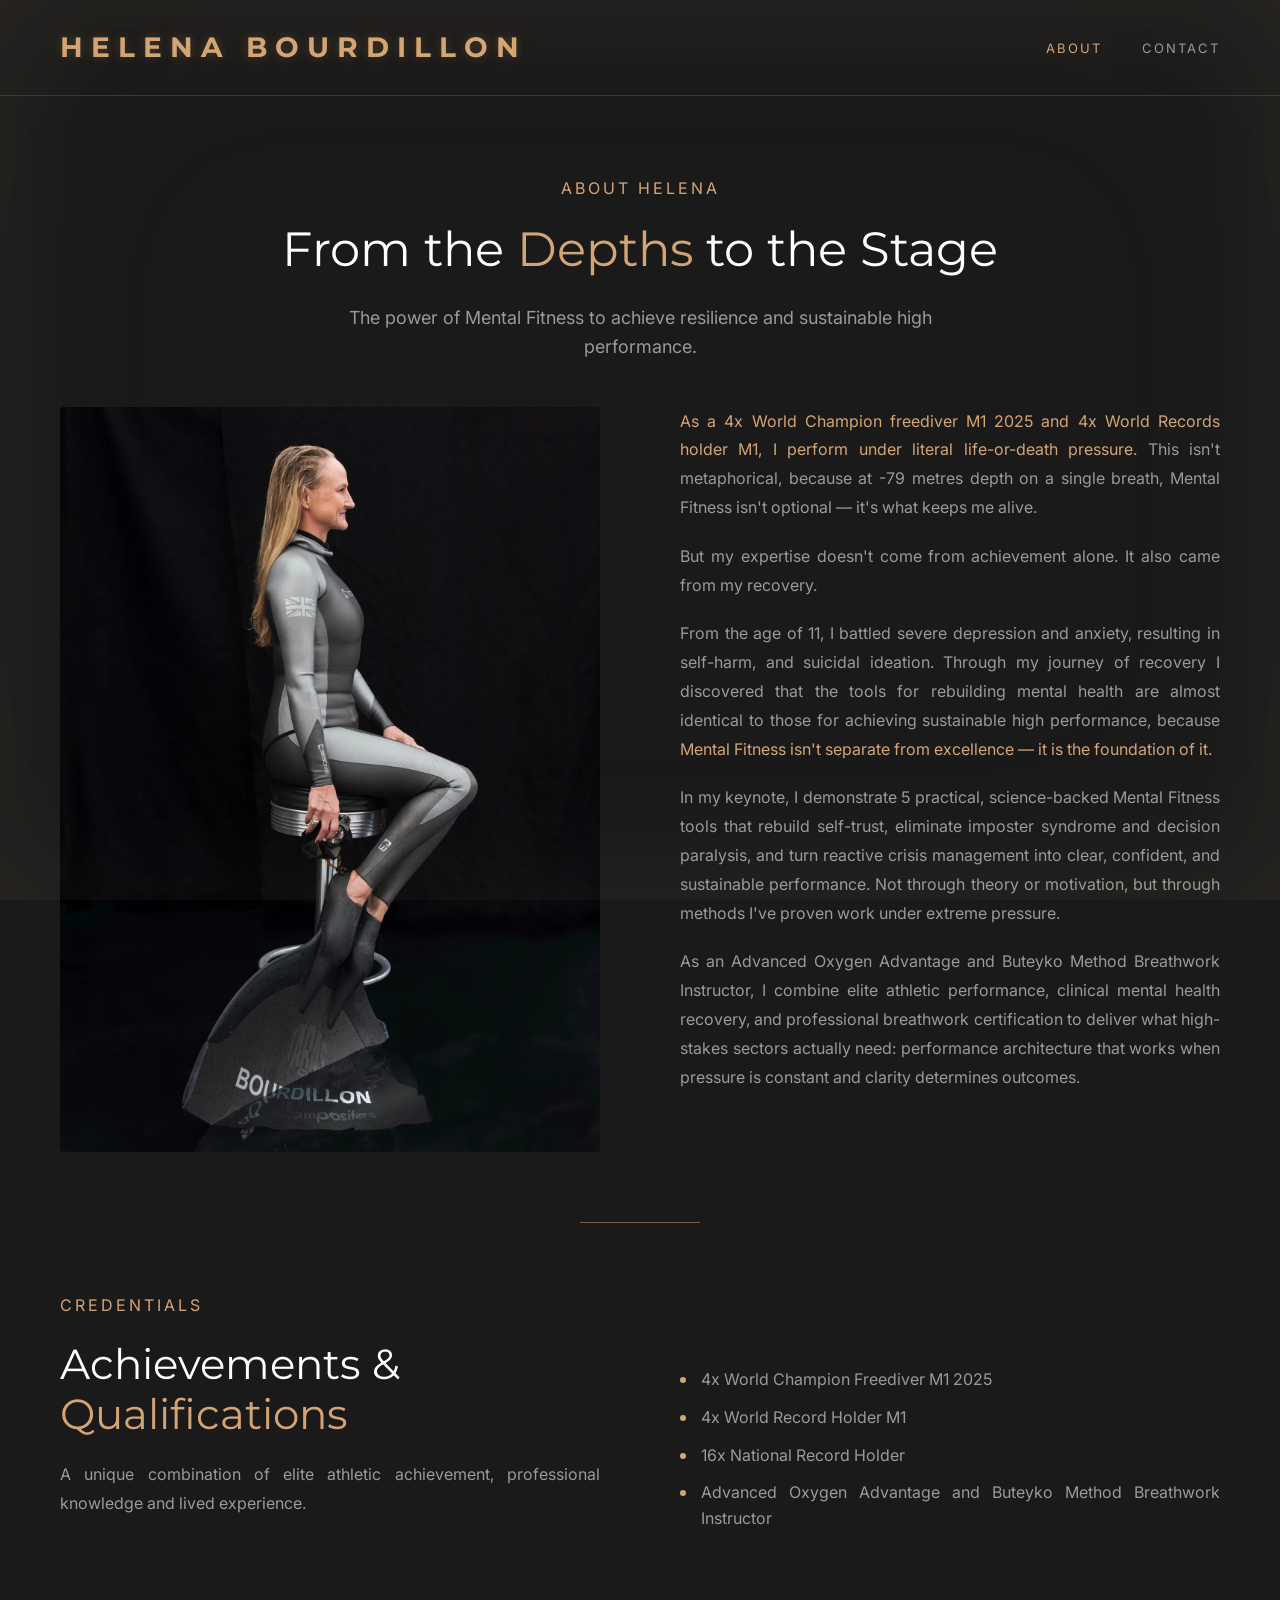
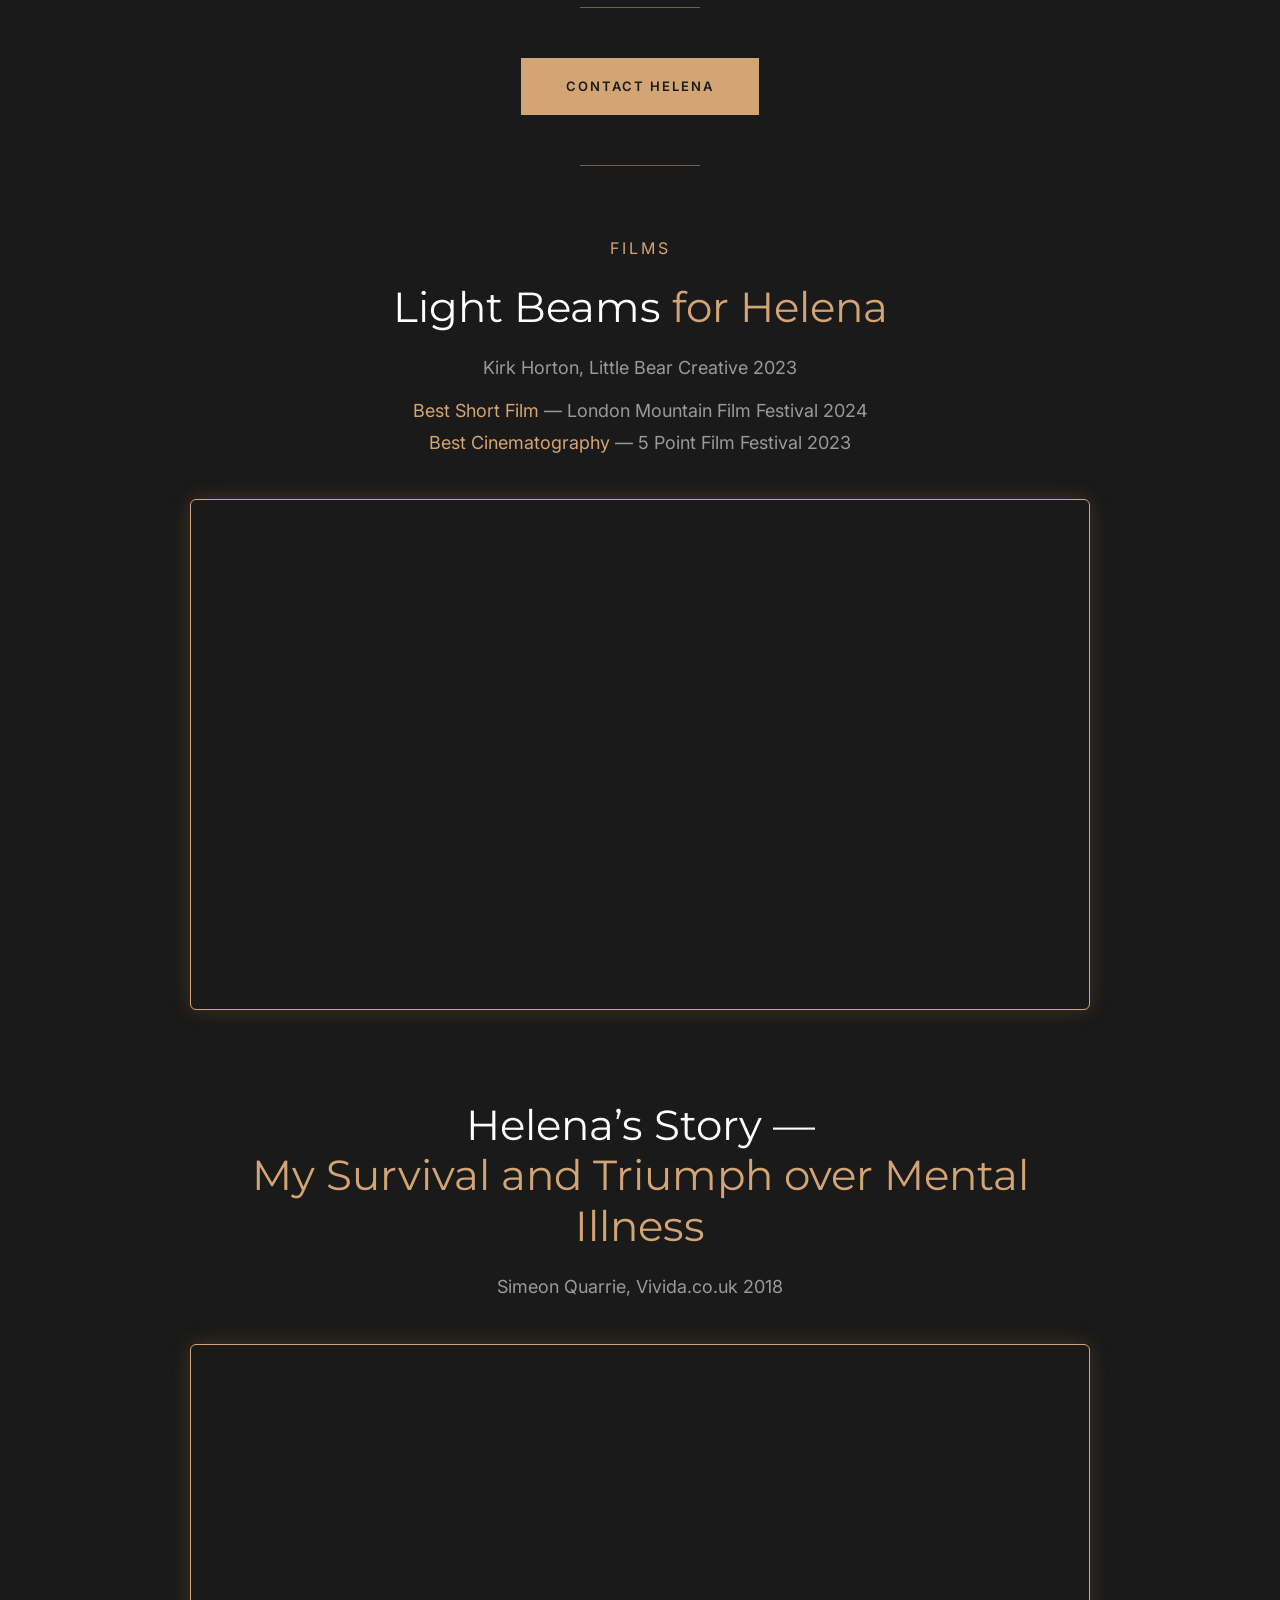
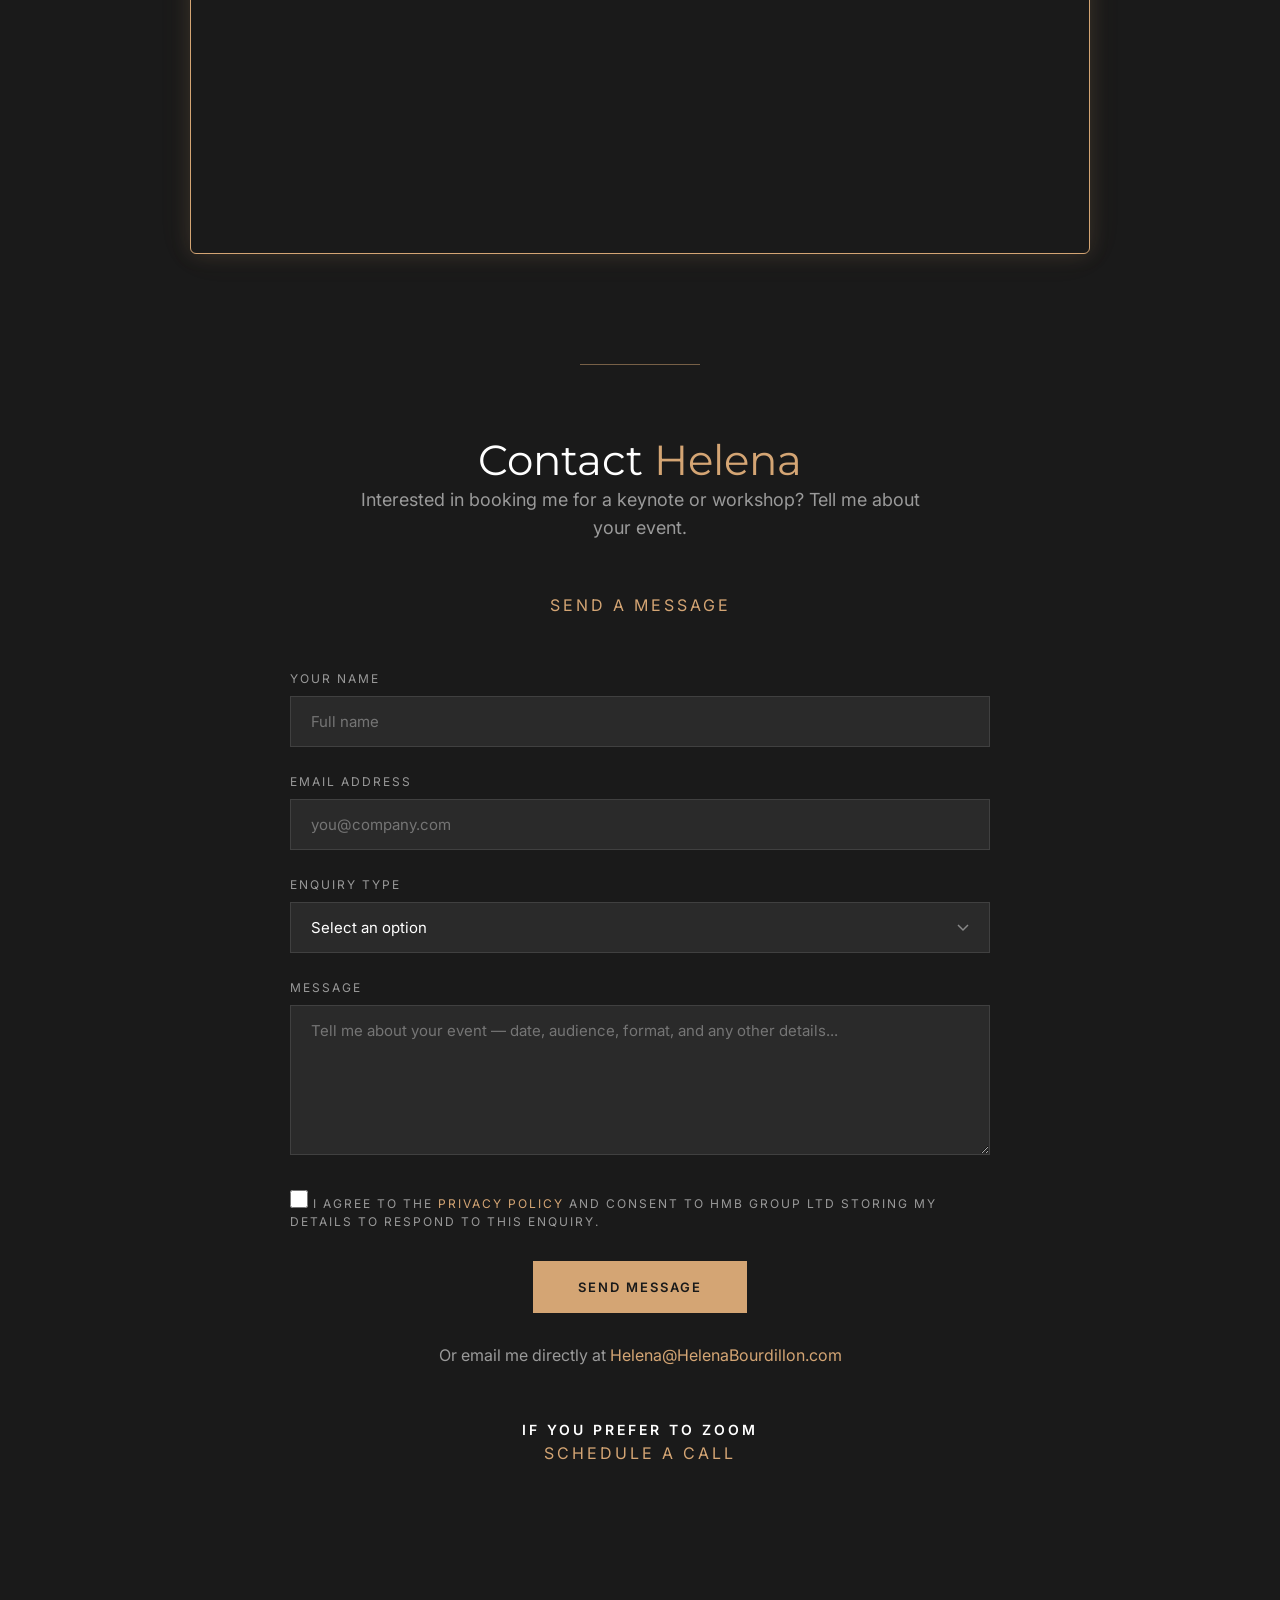
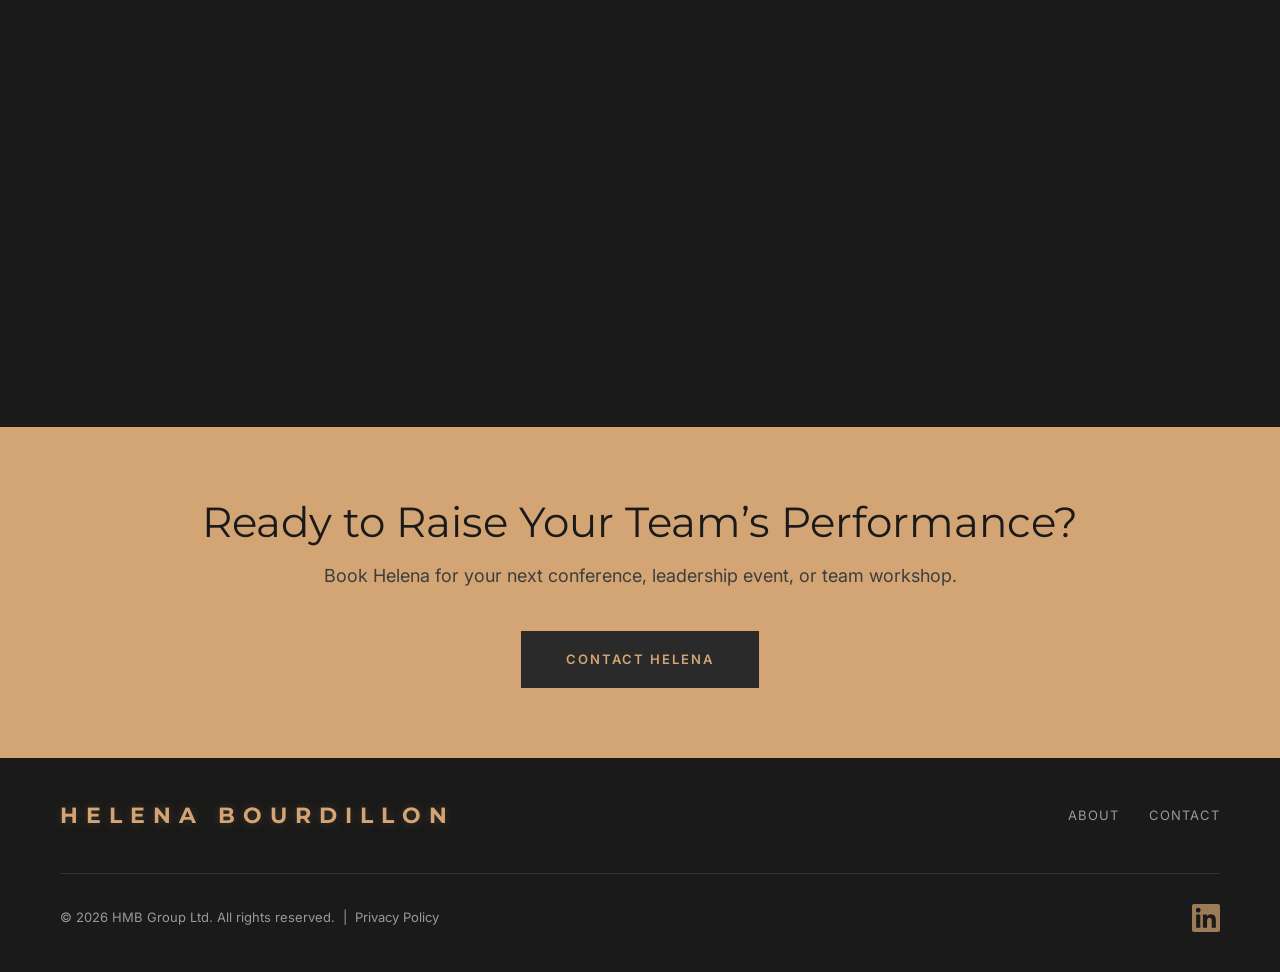
==== about.html @ e733b7a4 "Consolidate site to two pages with updated hero copy and contact sections - Rewrite hero copy with e" ====
<!DOCTYPE html>
<html lang="en">
<head>
    <meta charset="UTF-8">
    <meta name="viewport" content="width=device-width, initial-scale=1.0">
    <title>About — Helena Bourdillon | 4x World Champion Freediver</title>
    <meta name="description" content="Helena Bourdillon is a 4x World Champion freediver, 4x World Record holder, and keynote speaker on mental fitness and resilience.">
    <link rel="canonical" href="https://helenabourdillon.com/about">
    <meta property="og:title" content="About — Helena Bourdillon | 4x World Champion Freediver">
    <meta property="og:description" content="Helena Bourdillon is a 4x World Champion freediver, 4x World Record holder, and keynote speaker on mental fitness and resilience.">
    <meta property="og:type" content="website">
    <meta property="og:url" content="https://helenabourdillon.com/about">
    <meta property="og:image" content="https://helenabourdillon.com/images/helena-monofin.jpeg">
    <meta property="og:site_name" content="Helena Bourdillon">
    <meta name="twitter:card" content="summary_large_image">
    <meta name="twitter:title" content="About — Helena Bourdillon | 4x World Champion Freediver">
    <meta name="twitter:description" content="Helena Bourdillon is a 4x World Champion freediver, 4x World Record holder, and keynote speaker on mental fitness and resilience.">
    <meta name="twitter:image" content="https://helenabourdillon.com/images/helena-monofin.jpeg">
    <link rel="icon" type="image/x-icon" href="/favicon.ico">
    <link rel="icon" type="image/svg+xml" href="/favicon.svg">
    <link rel="icon" type="image/png" sizes="32x32" href="/favicon-32x32.png">
    <link rel="icon" type="image/png" sizes="16x16" href="/favicon-16x16.png">
    <link rel="apple-touch-icon" sizes="180x180" href="/apple-touch-icon.png">
    <link rel="manifest" href="/site.webmanifest">
    <meta name="theme-color" content="#1a1a1a">
    <link rel="preconnect" href="https://fonts.googleapis.com">
    <link rel="preconnect" href="https://fonts.gstatic.com" crossorigin>
    <link href="https://fonts.googleapis.com/css2?family=Montserrat:wght@400;500;600;700&family=Playfair+Display:wght@400;600;700&family=Inter:wght@300;400;500;600&display=swap" rel="stylesheet" media="print" onload="this.media='all'">
    <link rel="stylesheet" href="css/styles.css">
</head>
<body>

    <!-- Navigation -->
    <header class="site-header">
        <a href="index.html" class="logo">HELENA BOURDILLON</a>
        <nav>
            <ul class="nav-links">
                <li><a href="about.html" class="active">About</a></li>
                <li><a href="#contact">Contact</a></li>
            </ul>
        </nav>
        <button class="nav-toggle" aria-label="Toggle navigation">
            <span></span>
            <span></span>
            <span></span>
        </button>
    </header>

    <main>

    <!-- Page Header -->
    <div class="page-header">
        <div class="section-label">About Helena</div>
        <h1>From the <span class="gold">Depths</span> to the Stage</h1>
        <p>The power of Mental Fitness to achieve resilience and sustainable high performance.</p>
    </div>

    <!-- Bio Section -->
    <section class="section" style="padding-top: 15px;">
        <div class="container">
            <div class="content-grid fade-in">
                <div class="hero-image" style="height: auto; overflow: visible;">
                    <img src="images/helena-monofin.webp" alt="Helena Bourdillon with monofin" style="border-radius: 4px; width: 100%; height: auto; object-fit: initial;" width="1448" height="2000" loading="eager">
                </div>
                <div class="content-block" style="padding-top: 0;">
                    <p><span class="gold">As a 4x World Champion freediver M1 2025 and 4x World Records holder M1, I perform under literal life-or-death pressure.</span> This isn't metaphorical, because at -79 metres depth on a single breath, Mental Fitness isn't optional — it's what keeps me alive.</p>
                    <p>But my expertise doesn't come from achievement alone. It also came from my recovery.</p>
                    <p>From the age of 11, I battled severe depression and anxiety, resulting in self-harm, and suicidal ideation. Through my journey of recovery I discovered that the tools for rebuilding mental health are almost identical to those for achieving sustainable high performance, because <span class="gold">Mental Fitness isn't separate from excellence — it is the foundation of it.</span></p>
                    <p>In my keynote, I demonstrate 5 practical, science-backed Mental Fitness tools that rebuild self-trust, eliminate imposter syndrome and decision paralysis, and turn reactive crisis management into clear, confident, and sustainable performance. Not through theory or motivation, but through methods I've proven work under extreme pressure.</p>
                    <p>As an Advanced Oxygen Advantage and Buteyko Method Breathwork Instructor, I combine elite athletic performance, clinical mental health recovery, and professional breathwork certification to deliver what high-stakes sectors actually need: performance architecture that works when pressure is constant and clarity determines outcomes.</p>
                </div>
            </div>
        </div>
    </section>

    <div class="section-divider"></div>

    <!-- Credentials -->
    <section class="section">
        <div class="container">
            <div class="content-grid credentials-grid fade-in">
                <div class="content-block">
                    <div class="section-label">Credentials</div>
                    <h2 style="margin-bottom: 20px;">Achievements &amp; <span class="gold">Qualifications</span></h2>
                    <p style="text-align: justify;">A unique combination of elite athletic achievement, professional knowledge and lived experience.</p>
                </div>
                <div>
                    <ul class="credentials-list">
                        <li>4x World Champion Freediver M1 2025</li>
                        <li>4x World Record Holder M1</li>
                        <li>16x National Record Holder</li>
                        <li>Advanced Oxygen Advantage and Buteyko Method Breathwork Instructor</li>
                    </ul>
                </div>
            </div>
        </div>
    </section>

    <!-- Contact Button -->
    <div class="section-divider"></div>
    <div style="text-align: center; padding: 0;">
        <a href="#contact" class="btn btn-primary">Contact Helena</a>
    </div>
    <div class="section-divider"></div>

    <!-- Documentary -->
    <section class="section">
        <div class="container" style="text-align: center; max-width: 900px;">
            <div class="section-label fade-in">Films</div>
            <h2 class="fade-in">Light Beams <span class="gold">for Helena</span></h2>
            <p class="section-subtitle fade-in" style="margin: 20px auto 10px; text-align: center;">Kirk Horton, Little Bear Creative 2023</p>
            <p class="section-subtitle fade-in" style="margin: 0 auto 30px; text-align: center;"><span class="gold">Best Short Film</span> — London Mountain Film Festival 2024<br><span class="gold">Best Cinematography</span> — 5 Point Film Festival 2023</p>
            <div class="video-embed fade-in" style="margin: 40px auto;">
                <div style="padding: 56.25% 0 0 0; position: relative;">
                    <iframe src="https://player.vimeo.com/video/791215649?h=0&title=0&byline=0&portrait=0" style="position: absolute; top: 0; left: 0; width: 100%; height: 100%;" frameborder="0" allow="autoplay; fullscreen; picture-in-picture" allowfullscreen title="Light Beams for Helena — Documentary Film"></iframe>
                </div>
            </div>
            <h2 class="fade-in" style="margin-top: 90px;">Helena&rsquo;s Story &mdash;<br><span class="gold">My Survival and Triumph over Mental Illness</span></h2>
            <p class="section-subtitle fade-in" style="margin: 20px auto 30px; text-align: center;">Simeon Quarrie, Vivida.co.uk 2018</p>
            <div class="video-embed fade-in" style="margin: 40px auto;">
                <div style="padding: 56.25% 0 0 0; position: relative;">
                    <iframe src="https://player.vimeo.com/video/294143855?h=0&title=0&byline=0&portrait=0" style="position: absolute; top: 0; left: 0; width: 100%; height: 100%;" frameborder="0" allow="autoplay; fullscreen; picture-in-picture" allowfullscreen title="Helena's Story — My Survival and Triumph over Mental Illness"></iframe>
                </div>
            </div>
        </div>
    </section>

    <div class="section-divider"></div>

    <!-- Contact Section -->
    <section id="contact" class="section">
        <div class="container">
            <div class="page-header" style="padding: 0 0 30px;">
                <h2>Contact <span class="gold">Helena</span></h2>
                <p>Interested in booking me for a keynote or workshop? Tell me about your event.</p>
                <div class="section-label">Send a Message</div>
            </div>
        </div>
        <div class="container" style="max-width: 700px;">
            <div class="fade-in">
                <form action="https://formspree.io/f/mlgwngnw" method="POST" id="contact-form">
                    <div class="form-group">
                        <label for="name">Your Name</label>
                        <input type="text" id="name" name="name" required placeholder="Full name">
                    </div>
                    <div class="form-group">
                        <label for="email">Email Address</label>
                        <input type="email" id="email" name="email" required placeholder="you@company.com">
                    </div>
                    <div class="form-group">
                        <label for="subject">Enquiry Type</label>
                        <select id="subject" name="subject" required>
                            <option value="" disabled selected>Select an option</option>
                            <option value="Keynote Booking">Keynote Booking</option>
                            <option value="Workshop Enquiry">Workshop Enquiry</option>
                            <option value="Media / Press">Media / Press</option>
                            <option value="Other">Other</option>
                        </select>
                    </div>
                    <div class="form-group">
                        <label for="message">Message</label>
                        <textarea id="message" name="message" required placeholder="Tell me about your event — date, audience, format, and any other details..."></textarea>
                    </div>
                    <div class="form-group form-consent">
                        <label class="consent-label">
                            <input type="checkbox" name="consent" required>
                            <span>I agree to the <a href="privacy.html" style="color: var(--color-gold);">Privacy Policy</a> and consent to HMB Group Ltd storing my details to respond to this enquiry.</span>
                        </label>
                    </div>
                    <div style="text-align: center;">
                        <button type="submit" class="btn btn-primary">Send Message</button>
                    </div>
                </form>
                <p style="text-align: center; margin-top: 30px; color: var(--color-text-secondary);">Or email me directly at <a href="mailto:Helena@HelenaBourdillon.com" style="color: var(--color-gold);">Helena@HelenaBourdillon.com</a></p>
                <p style="text-align: center; margin-top: 50px; margin-bottom: -20px; font-size: 14px; font-weight: 600; color: #ffffff; letter-spacing: 3px; text-transform: uppercase;">If You Prefer to Zoom</p>
            </div>
        </div>
    </section>

    <!-- Book a Call -->
    <section class="section" id="book-a-call" style="padding-top: 0;">
        <div class="container">
            <div class="fade-in" style="text-align: center; margin-bottom: 40px;">
                <div class="section-label">Schedule a Call</div>
            </div>
            <div class="fade-in">
                <!-- Cal inline embed code -->
                <div id="my-cal-inline" style="width:100%;height:500px;overflow:scroll"></div>
                <script type="text/javascript">
                (function (C, A, L) { let p = function (a, ar) { a.q.push(ar); }; let d = C.document; C.Cal = C.Cal || function () { let cal = C.Cal; let ar = arguments; if (!cal.loaded) { cal.ns = {}; cal.q = cal.q || []; d.head.appendChild(d.createElement("script")).src = A; cal.loaded = true; } if (ar[0] === L) { const api = function () { p(api, arguments); }; const namespace = ar[1]; api.q = api.q || []; if(typeof namespace === "string"){cal.ns[namespace] = cal.ns[namespace] || api;p(cal.ns[namespace], ar);p(cal, ["initNamespace", namespace]);} else p(cal, ar); return;} p(cal, ar); }; })(window, "https://app.cal.com/embed/embed.js", "init");
                Cal("init", {origin:"https://cal.com"});
                Cal("inline", {
                  elementOrSelector:"#my-cal-inline",
                  calLink: "helenabourdillon",
                  layout: "month_view",
                  config: {
                    theme: "dark"
                  }
                });
                Cal("ui", {"hideEventTypeDetails":false,"layout":"month_view"});
                </script>
            </div>
        </div>
    </section>

    <!-- Contact CTA -->
    <section class="section-gold">
        <div class="cta-section">
            <h2>Ready to Raise Your Team&rsquo;s Performance?</h2>
            <p>Book Helena for your next conference, leadership event, or team workshop.</p>
            <a href="#contact" class="btn btn-dark">Contact Helena</a>
        </div>
    </section>

    </main>

    <!-- Footer -->
    <footer class="site-footer">
        <div class="footer-content">
            <a href="index.html" class="footer-logo">HELENA BOURDILLON</a>
            <ul class="footer-links">
                <li><a href="about.html">About</a></li>
                <li><a href="#contact">Contact</a></li>
            </ul>
        </div>
        <div class="footer-bottom">
            <span>&copy; 2026 HMB Group Ltd. All rights reserved. &nbsp;|&nbsp; <a href="privacy.html">Privacy Policy</a></span>
            <div class="social-links">
                <a href="https://www.linkedin.com/in/helenabourdillon/" target="_blank" rel="noopener" aria-label="LinkedIn"><svg width="28" height="28" viewBox="0 0 24 24" fill="#d4a574"><path d="M20.447 20.452h-3.554v-5.569c0-1.328-.027-3.037-1.852-3.037-1.853 0-2.136 1.445-2.136 2.939v5.667H9.351V9h3.414v1.561h.046c.477-.9 1.637-1.85 3.37-1.85 3.601 0 4.267 2.37 4.267 5.455v6.286zM5.337 7.433a2.062 2.062 0 01-2.063-2.065 2.064 2.064 0 112.063 2.065zm1.782 13.019H3.555V9h3.564v11.452zM22.225 0H1.771C.792 0 0 .774 0 1.729v20.542C0 23.227.792 24 1.771 24h20.451C23.2 24 24 23.227 24 22.271V1.729C24 .774 23.2 0 22.222 0h.003z"/></svg></a>
            </div>
        </div>
    </footer>

    <script src="js/main.js"></script>
    <script defer src="/_vercel/insights/script.js"></script>
</body>
</html>
---- css/styles.css ----
/* ============================================
   Helena Bourdillon — Speaker Website
   Design System & Styles
   ============================================ */

/* --- CSS Custom Properties --- */
:root {
    --color-bg: #1a1a1a;
    --color-bg-dark: #0d0d0d;
    --color-bg-elevated: #2a2a2a;
    --color-gold: #d4a574;
    --color-gold-hover: #e8c49a;
    --color-text: #ffffff;
    --color-text-secondary: #9a9a9a;
    --color-text-muted: #999999;
    --color-text-subtle: #aaaaaa;
    --color-border-gold: rgba(212, 165, 116, 0.2);
    --color-border-light: rgba(255, 255, 255, 0.1);
    --font-heading: 'Montserrat', sans-serif;
    --font-body: 'Inter', sans-serif;
    --font-logo: 'Montserrat', sans-serif;
}

/* --- Reset & Base --- */
*, *::before, *::after {
    margin: 0;
    padding: 0;
    box-sizing: border-box;
}

html {
    scroll-behavior: smooth;
}

body {
    font-family: var(--font-body);
    background: var(--color-bg);
    color: var(--color-text);
    line-height: 1.6;
    -webkit-font-smoothing: antialiased;
    -moz-osx-font-smoothing: grayscale;
}

/* --- Subtle Gold Edge Glow (Vignette) --- */
body::after {
    content: '';
    position: fixed;
    top: 0;
    left: 0;
    width: 100vw;
    height: 100vh;
    pointer-events: none;
    z-index: 9999;
    box-shadow: inset 0 0 120px rgba(232, 196, 154, 0.06),
                inset 0 0 300px rgba(232, 196, 154, 0.03);
}

img {
    max-width: 100%;
    height: auto;
    display: block;
}

a {
    color: inherit;
    text-decoration: none;
}

/* --- Typography --- */
h1, h2, h3, h4 {
    font-family: var(--font-heading);
    font-weight: 400;
    line-height: 1.2;
}

h1 { font-size: 58px; }
h2 { font-size: 42px; }
h3 { font-size: 28px; }
h4 { font-size: 20px; }

.gold { color: var(--color-gold); }

/* --- Buttons --- */
.btn {
    display: inline-block;
    padding: 18px 45px;
    font-size: 13px;
    letter-spacing: 2px;
    text-transform: uppercase;
    font-weight: 600;
    font-family: var(--font-body);
    transition: all 0.3s ease;
    cursor: pointer;
    border: none;
}

.btn-primary {
    background: var(--color-gold);
    color: var(--color-bg);
}

.btn-primary:hover {
    background: var(--color-gold-hover);
}

.btn-outline {
    background: transparent;
    border: 1px solid var(--color-gold);
    color: var(--color-gold);
}

.btn-outline:hover {
    background: var(--color-gold);
    color: var(--color-bg);
}

.btn-dark {
    background: var(--color-bg-elevated);
    color: var(--color-gold);
}

.btn-dark:hover {
    background: #333333;
    color: var(--color-gold-hover);
}

/* --- Navigation --- */
.site-header {
    display: flex;
    justify-content: space-between;
    align-items: center;
    padding: 25px 60px;
    border-bottom: 1px solid var(--color-border-gold);
    position: relative;
    z-index: 100;
}

.site-header.scrolled {
    background: rgba(26, 26, 26, 0.95);
    backdrop-filter: blur(10px);
    position: fixed;
    top: 0;
    left: 0;
    right: 0;
}

.logo {
    font-family: var(--font-logo);
    font-size: 28px;
    font-weight: 700;
    color: var(--color-gold);
    letter-spacing: 8px;
    text-transform: uppercase;
    text-shadow: 0 0 10px rgba(212, 165, 116, 0.2), 0 0 25px rgba(212, 165, 116, 0.12);
}

.nav-links {
    display: flex;
    gap: 40px;
    list-style: none;
}

.nav-links a {
    color: #999;
    font-size: 13px;
    letter-spacing: 2px;
    text-transform: uppercase;
    transition: color 0.3s;
}

.nav-links a:hover,
.nav-links a.active {
    color: var(--color-gold);
}

.nav-toggle {
    display: none;
    background: none;
    border: none;
    cursor: pointer;
    padding: 5px;
}

.nav-toggle span {
    display: block;
    width: 28px;
    height: 2px;
    background: var(--color-gold);
    margin: 6px 0;
    transition: all 0.3s;
}

.nav-toggle.open span:nth-child(1) {
    transform: rotate(45deg) translate(5px, 6px);
}

.nav-toggle.open span:nth-child(2) {
    opacity: 0;
}

.nav-toggle.open span:nth-child(3) {
    transform: rotate(-45deg) translate(5px, -6px);
}

/* --- Hero Section --- */
.hero {
    display: grid;
    grid-template-columns: 1fr 1fr;
    align-items: start;
    padding: 60px;
    padding-top: 80px;
    padding-bottom: 30px;
    gap: 60px;
}

.hero-content {
    display: flex;
    flex-direction: column;
    align-items: center;
    padding-top: 0;
    min-height: 600px;
}

.hero-content h1 {
    margin-bottom: 30px;
    line-height: 1.15;
    align-self: stretch;
}

.hero-content p {
    font-size: 18px;
    color: var(--color-text-secondary);
    line-height: 1.8;
    margin-bottom: 15px;
    text-align: justify;
    align-self: stretch;
}

.hero-content p:last-of-type {
    margin-bottom: auto;
}

.hero-buttons {
    display: flex;
    gap: 20px;
    flex-wrap: wrap;
    justify-content: center;
    align-self: stretch;
    padding-top: 25px;
}

.hero-buttons .btn {
    padding: 18px 55px;
    flex: 1;
    text-align: center;
}

.hero-image {
    height: 600px;
    border-radius: 8px;
    overflow: hidden;
}

.hero-image img {
    width: 100%;
    height: 100%;
    object-fit: cover;
    object-position: center top;
}

/* --- Credentials Strip --- */
.credentials-section {
    padding: 20px 60px;
}

.credentials {
    display: grid;
    grid-template-columns: repeat(3, 1fr);
    justify-items: center;
    max-width: 1200px;
    margin: 0 auto;
    text-align: center;
}

.credential-number {
    font-family: var(--font-heading);
    font-size: 42px;
    color: var(--color-gold);
}

.credential-label {
    font-size: 12px;
    color: var(--color-gold);
    text-transform: uppercase;
    letter-spacing: 2px;
    margin-top: 5px;
}

/* --- Client Logos --- */
.logos-section {
    background: var(--color-bg-dark);
    padding: 20px 60px;
}

.logos-label {
    text-align: center;
    font-size: 12px;
    color: var(--color-gold);
    letter-spacing: 3px;
    text-transform: uppercase;
    margin-bottom: 35px;
}

.logos-grid {
    display: grid;
    grid-template-columns: repeat(5, 1fr);
    align-items: center;
    justify-items: center;
    max-width: 1200px;
    margin: 0 auto;
}

.client-logo {
    height: 30px;
    width: auto;
    max-width: 140px;
    object-fit: contain;
    filter: brightness(0) invert(1);
    opacity: 0.7;
    transition: opacity 0.3s;
}

.client-logo:hover {
    opacity: 1;
}

/* --- Section Divider --- */
.section-divider {
    width: 120px;
    height: 1px;
    background: var(--color-gold);
    margin: 50px auto;
    opacity: 0.5;
}

/* --- Section Styles --- */
.section {
    padding: 20px 60px;
}

.section-dark {
    background: var(--color-bg-dark);
}

.section-gold {
    background: var(--color-gold);
    color: var(--color-bg);
}

.section-label {
    font-size: 16px;
    color: var(--color-gold);
    letter-spacing: 3px;
    text-transform: uppercase;
    margin-bottom: 20px;
}

.section-title {
    margin-bottom: 20px;
}

.section-subtitle {
    font-size: 18px;
    color: var(--color-text-secondary);
    line-height: 1.8;
    max-width: 700px;
    text-align: justify;
}

.container {
    max-width: 1200px;
    margin: 0 auto;
}

/* --- Keynote Teaser --- */
.keynote-grid {
    display: grid;
    grid-template-columns: 1fr 1fr;
    gap: 50px;
    align-items: end;
    margin-top: 0;
}

.keynote-points {
    list-style: none;
    margin-top: 5px;
}

.keynote-points li {
    padding: 5px 0;
    padding-left: 30px;
    position: relative;
    color: var(--color-text-secondary);
    font-size: 16px;
    line-height: 1.6;
}

.keynote-points li::before {
    content: '';
    position: absolute;
    left: 0;
    top: 12px;
    width: 8px;
    height: 8px;
    background: var(--color-gold);
    border-radius: 50%;
}

.home-mobile-points {
    display: none;
}

/* --- I Speak At Grid --- */
.speak-at-grid {
    display: grid;
    grid-template-columns: 1fr 1fr;
    gap: 15px 60px;
    max-width: 700px;
    margin: 30px auto 0;
    text-align: center;
}

.speak-at-grid p {
    color: var(--color-text-secondary);
    font-size: 16px;
    margin: 0;
}

.keynote-points-centred {
    margin-top: 25px;
}

.keynote-points-centred p {
    color: #ffffff;
    font-size: 17px;
    font-weight: 400;
    line-height: 1.6;
    padding: 12px 0;
    text-align: center;
    margin: 0;
}

.keynote-points-centred p + p::before {
    content: '';
    display: block;
    width: 60px;
    height: 1px;
    background: var(--color-gold);
    opacity: 0.5;
    margin: 0 auto 12px;
}

/* --- Image Carousel --- */
.image-carousel-container {
    position: relative;
    display: flex;
    align-items: center;
    gap: 20px;
}

.image-carousel-track {
    position: relative;
    width: 100%;
    overflow: hidden;
    border-radius: 8px;
}

.image-carousel-slide {
    display: none;
    width: 100%;
    background: var(--color-bg-elevated);
    border-radius: 8px;
    height: 350px;
}

.image-carousel-slide.active {
    display: block;
}

.image-carousel-slide img {
    width: 100%;
    height: 100%;
    object-fit: cover;
    border-radius: 8px;
}

.image-carousel-slide.contain img {
    object-fit: contain;
}

.image-carousel-slide.crop-top img {
    object-position: top;
}

.image-carousel-dots {
    display: flex;
    justify-content: center;
    gap: 10px;
    margin-top: 20px;
}

.image-carousel-dots .dot {
    width: 10px;
    height: 10px;
    border-radius: 50%;
    background: var(--color-text-muted);
    cursor: pointer;
    transition: background 0.3s;
}

.image-carousel-dots .dot.active {
    background: var(--color-gold);
}

/* --- Video Embed --- */
.video-embed {
    border: 1px solid var(--color-gold);
    border-radius: 6px;
    padding: 4px;
    box-shadow: 0 0 20px rgba(212, 165, 116, 0.15), 0 0 40px rgba(212, 165, 116, 0.05);
}

.video-embed > div {
    border-radius: 4px;
    overflow: hidden;
}

/* --- Testimonials Carousel --- */
.carousel {
    margin-top: 40px;
    max-width: 750px;
    margin-left: auto;
    margin-right: auto;
}

.carousel-container {
    position: relative;
    overflow: hidden;
    transition: height 0.45s ease;
}

.carousel-track {
    display: flex;
    transition: transform 0.45s ease;
}

.testimonial-card {
    width: 100%;
    min-width: 100%;
    flex: 0 0 100%;
    background: var(--color-bg-elevated);
    padding: 45px 50px;
    border: 1px solid var(--color-border-light);
    position: relative;
    box-sizing: border-box;
    text-align: center;
    display: flex;
    flex-direction: column;
    justify-content: center;
}

.testimonial-quote-mark {
    font-family: var(--font-heading);
    font-size: 60px;
    color: var(--color-gold);
    line-height: 1;
    margin-bottom: 15px;
    text-align: center;
    text-shadow: 0 0 15px rgba(212, 165, 116, 0.4), 0 0 30px rgba(212, 165, 116, 0.35);
}

.testimonial-text {
    font-size: 16px;
    color: var(--color-text-secondary);
    line-height: 1.8;
    font-style: italic;
    text-align: center;
    margin-bottom: 25px;
}

.testimonial-author {
    font-weight: 600;
    font-size: 14px;
    color: var(--color-text);
}

.testimonial-role {
    font-size: 13px;
    color: var(--color-text-muted);
    margin-top: 3px;
}

/* Carousel arrows */
.carousel-btn {
    position: absolute;
    top: 50%;
    transform: translateY(-50%);
    background: none;
    border: 1px solid var(--color-gold);
    color: var(--color-gold);
    width: 44px;
    height: 44px;
    border-radius: 50%;
    cursor: pointer;
    display: flex;
    align-items: center;
    justify-content: center;
    transition: background 0.3s ease, color 0.3s ease;
    z-index: 2;
}

.carousel-btn:hover {
    background: var(--color-gold);
    color: var(--color-bg-dark);
}

.carousel-btn-prev {
    left: -60px;
}

.carousel-btn-next {
    right: -60px;
}

/* Carousel dots */
.carousel-dots {
    display: flex;
    justify-content: center;
    gap: 10px;
    margin-top: 30px;
}

.carousel-dot {
    width: 10px;
    height: 10px;
    border-radius: 50%;
    background: var(--color-text-muted);
    border: none;
    cursor: pointer;
    transition: background 0.3s ease, transform 0.3s ease;
    padding: 0;
}

.carousel-dot.active {
    background: var(--color-gold);
    transform: scale(1.2);
}

/* --- CTA Section --- */
.cta-section {
    text-align: center;
    padding: 70px 60px;
}

.cta-section h2 {
    margin-bottom: 15px;
}

.cta-section p {
    font-size: 18px;
    margin-bottom: 40px;
    text-align: center;
}

.section-gold .cta-section h2 {
    color: var(--color-bg);
}

.section-gold .cta-section p {
    color: #3d3d3d;
}

/* --- Footer --- */
.site-footer {
    background: var(--color-bg);
    padding: 40px 60px;
    border-top: none;
}

.footer-content {
    display: flex;
    justify-content: space-between;
    align-items: center;
    max-width: 1200px;
    margin: 0 auto;
}

.footer-logo {
    font-family: var(--font-logo);
    font-size: 22px;
    font-weight: 700;
    color: var(--color-gold);
    letter-spacing: 8px;
    text-decoration: none;
    text-transform: uppercase;
    text-shadow: 0 0 10px rgba(212, 165, 116, 0.2), 0 0 25px rgba(212, 165, 116, 0.12);
}

.footer-links {
    display: flex;
    gap: 30px;
    list-style: none;
}

.footer-links a {
    color: var(--color-text-muted);
    font-size: 13px;
    letter-spacing: 1px;
    text-transform: uppercase;
    transition: color 0.3s;
}

.footer-links a:hover {
    color: var(--color-gold);
}

.social-links {
    display: flex;
    gap: 20px;
    align-items: center;
}

.social-links a {
    display: flex;
    align-items: center;
    opacity: 0.7;
    transition: opacity 0.3s;
}

.social-links a:hover {
    opacity: 1;
}

.footer-bottom {
    display: flex;
    justify-content: space-between;
    align-items: center;
    margin-top: 40px;
    padding-top: 30px;
    border-top: 1px solid var(--color-border-light);
    font-size: 13px;
    color: var(--color-text-muted);
    max-width: 1200px;
    margin-left: auto;
    margin-right: auto;
}

/* --- Page Header (inner pages) --- */
.page-header {
    padding: 30px 60px 30px;
    text-align: center;
}

.page-header h1 {
    font-size: 48px;
    margin-bottom: 25px;
}

.page-header p {
    font-size: 18px;
    color: var(--color-text-secondary);
    max-width: 600px;
    margin: 0 auto 0;
}

.page-header .section-label {
    margin-top: 50px;
}

.page-header + .section {
    padding-top: 0;
}

#contact-form-section {
    padding-bottom: 0;
}

#book-a-call {
    padding-top: 50px;
}

/* --- Content Blocks --- */
.content-grid {
    display: grid;
    grid-template-columns: 1fr 1fr;
    gap: 80px;
    align-items: start;
}

.content-block p {
    font-size: 16px;
    color: var(--color-text-secondary);
    line-height: 1.8;
    margin-bottom: 20px;
    text-align: justify;
}

.content-block h3 {
    margin-bottom: 20px;
    color: var(--color-text);
}

/* --- Contact Form --- */
.form-group {
    margin-bottom: 25px;
}

.form-group label {
    display: block;
    font-size: 12px;
    letter-spacing: 2px;
    text-transform: uppercase;
    color: var(--color-text-muted);
    margin-bottom: 8px;
}

.form-group input,
.form-group textarea,
.form-group select {
    width: 100%;
    padding: 15px 20px;
    background: var(--color-bg-elevated);
    border: 1px solid var(--color-border-light);
    color: var(--color-text);
    font-family: var(--font-body);
    font-size: 15px;
    transition: border-color 0.3s;
}

.form-group input:focus,
.form-group textarea:focus,
.form-group select:focus {
    outline: none;
    border-color: var(--color-gold);
}

.form-group textarea {
    min-height: 150px;
    resize: vertical;
}

.form-group select {
    appearance: none;
    background-image: url("data:image/svg+xml,%3Csvg xmlns='http://www.w3.org/2000/svg' width='12' height='8'%3E%3Cpath d='M1 1l5 5 5-5' stroke='%23888' fill='none' stroke-width='1.5'/%3E%3C/svg%3E");
    background-repeat: no-repeat;
    background-position: right 20px center;
    cursor: pointer;
}

.form-group select option {
    background: var(--color-bg-elevated);
    color: var(--color-text);
}

.form-consent {
    margin-bottom: 30px;
}

.consent-label {
    display: flex;
    align-items: flex-start;
    gap: 12px;
    font-size: 14px;
    color: var(--color-text-secondary);
    cursor: pointer;
    line-height: 1.5;
    text-transform: none;
    letter-spacing: 0;
}

.consent-label input[type="checkbox"] {
    width: 18px;
    height: 18px;
    margin-top: 2px;
    flex-shrink: 0;
    accent-color: var(--color-gold);
    cursor: pointer;
}

/* --- Credential List (About page) --- */
.credentials-grid {
    align-items: end;
}

.credentials-list {
    list-style: none;
    margin-top: 30px;
}

.credentials-list li {
    padding: 6px 0;
    font-size: 16px;
    color: var(--color-text-secondary);
    border-bottom: none;
    display: flex;
    align-items: baseline;
    gap: 15px;
    text-align: justify;
}

.credentials-list li::before {
    content: '';
    width: 6px;
    height: 6px;
    background: var(--color-gold);
    border-radius: 50%;
    flex-shrink: 0;
    position: relative;
    top: -2px;
}

/* --- Speaking Topics Cards --- */
.topics-grid {
    display: grid;
    grid-template-columns: repeat(2, 1fr);
    gap: 30px;
    margin-top: 50px;
}

.topic-card {
    background: var(--color-bg-elevated);
    border: 1px solid var(--color-border-light);
    padding: 40px;
    transition: border-color 0.3s;
}

.topic-card:hover {
    border-color: var(--color-border-gold);
}

.topic-card h3 {
    color: var(--color-gold);
    font-size: 22px;
    margin-bottom: 15px;
}

.topic-card p {
    color: var(--color-text-secondary);
    font-size: 15px;
    line-height: 1.7;
}

/* --- Animations --- */
.fade-in {
    opacity: 0;
    transform: translateY(20px);
    transition: opacity 0.6s ease, transform 0.6s ease;
}

.fade-in.visible {
    opacity: 1;
    transform: translateY(0);
}

/* ============================================
   Responsive Design
   ============================================ */

/* Tablet */
@media (max-width: 1024px) {
    h1 { font-size: 44px; }
    h2 { font-size: 34px; }

    .carousel-btn-prev { left: -50px; }
    .carousel-btn-next { right: -50px; }

    .hero {
        padding: 40px;
        gap: 40px;
    }

    .hero-content {
        min-height: 450px;
    }

    .hero-image {
        height: 450px;
    }

    .section {
        padding: 20px 40px;
    }

    .site-header {
        padding: 20px 40px;
    }

    .keynote-grid {
        gap: 40px;
    }

    .carousel-btn {
        display: none;
    }

    .carousel {
        max-width: 100%;
    }

    .testimonial-card {
        padding: 30px 25px;
    }

    .topics-grid {
        grid-template-columns: 1fr;
    }
}

/* Mobile */
@media (max-width: 768px) {
    h1 { font-size: 36px; }
    h2 { font-size: 28px; }
    h3 { font-size: 22px; }

    .site-header {
        padding: 18px 25px;
    }

    .nav-links {
        display: none;
        position: fixed;
        top: 0;
        left: 0;
        right: 0;
        bottom: 0;
        background: rgba(13, 13, 13, 0.98);
        flex-direction: column;
        justify-content: center;
        align-items: center;
        gap: 30px;
        z-index: 99;
    }

    .nav-links.open {
        display: flex;
    }

    .nav-links a {
        font-size: 18px;
        letter-spacing: 3px;
    }

    .nav-toggle {
        display: block;
        z-index: 101;
    }

    .hero {
        grid-template-columns: 1fr;
        padding: 30px 25px;
        min-height: auto;
        gap: 40px;
    }

    .hero-content {
        order: 2;
        min-height: auto;
    }

    .hero-image {
        order: 1;
        height: 350px;
    }

    .hero-content p {
        font-size: 16px;
    }

    .hero-buttons {
        flex-direction: column;
        align-items: center;
    }

    .hero-buttons .btn {
        text-align: center;
    }

    .credentials {
        flex-direction: column;
        gap: 25px;
        text-align: center;
    }

    .credential-number {
        font-size: 36px;
    }

    .logos-section {
        padding: 20px 25px;
        overflow: hidden;
    }

    .logos-grid {
        display: flex;
        flex-wrap: wrap;
        justify-content: center;
        gap: 30px 40px;
        max-width: 100%;
    }

    .client-logo {
        height: 22px;
        max-width: 100%;
    }

    .section {
        padding: 20px 25px;
    }

    .keynote-grid {
        grid-template-columns: 1fr;
        gap: 40px;
    }

    .content-grid {
        grid-template-columns: 1fr;
        gap: 40px;
    }

    .speak-at-grid {
        grid-template-columns: 1fr;
        gap: 10px;
    }

    .credentials-grid {
        align-items: start;
    }

    .credentials-list {
        margin-top: -25px;
    }

    #contact-form {
        text-align: center;
    }

    #my-cal-inline {
        height: 800px !important;
    }

    .audience-learn {
        margin-top: 25px !important;
    }

    .keynote-right {
        padding-top: 25px !important;
        text-align: center;
    }

    .hero-divider {
        margin-top: 30px;
    }

    .credentials-section {
        padding: 20px 25px;
    }

    .credentials-divider {
        margin-top: 0;
    }

    .home-desktop-points {
        display: none;
    }

    .home-mobile-points {
        display: block;
    }

    .cta-section {
        padding: 60px 25px;
    }

    .page-header {
        padding: 50px 25px 40px;
    }

    .page-header h1 {
        font-size: 36px;
    }

    .footer-content {
        flex-direction: column;
        gap: 25px;
        text-align: center;
    }

    .footer-links {
        flex-wrap: wrap;
        justify-content: center;
    }

    .site-footer {
        padding: 40px 25px;
    }
}

/* Small mobile */
@media (max-width: 480px) {
    h1 { font-size: 30px; }
    h2 { font-size: 24px; }

    .hero-image {
        height: 280px;
    }

    .btn {
        padding: 15px 35px;
        font-size: 12px;
    }
}
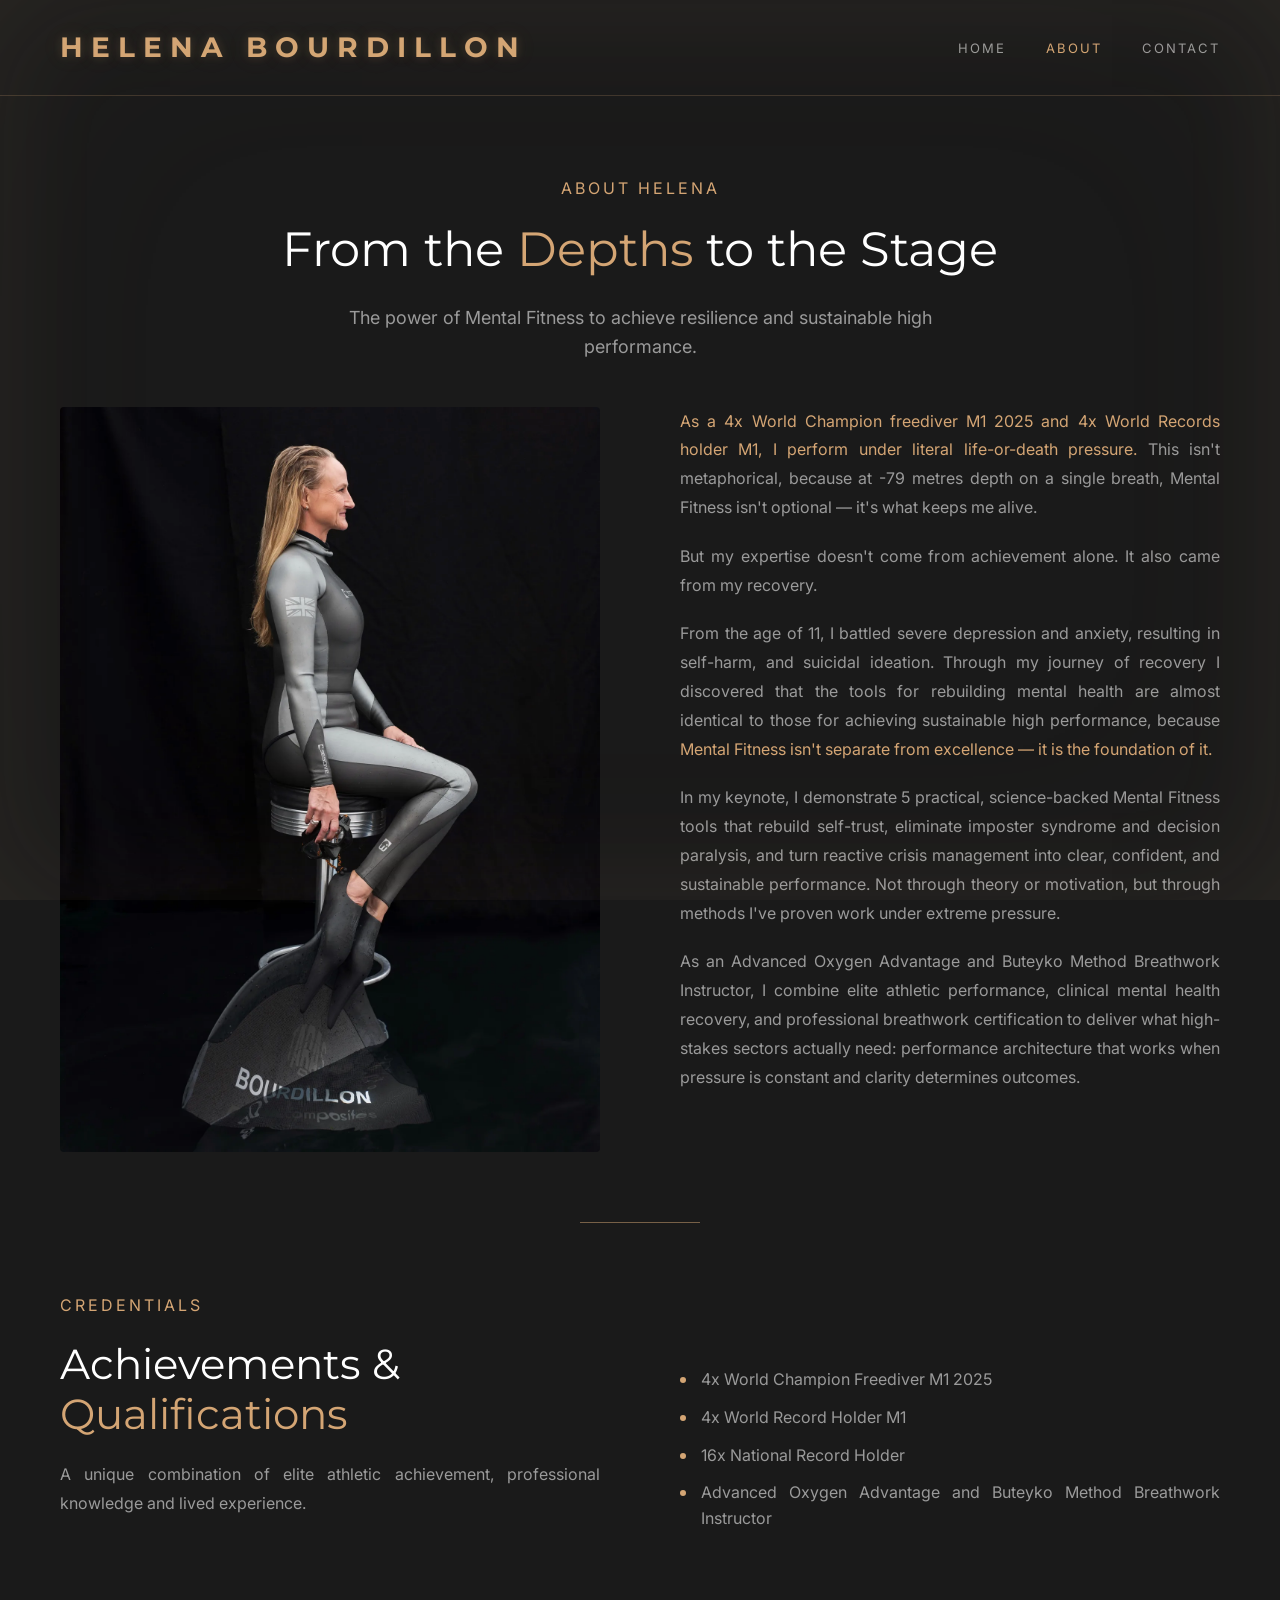
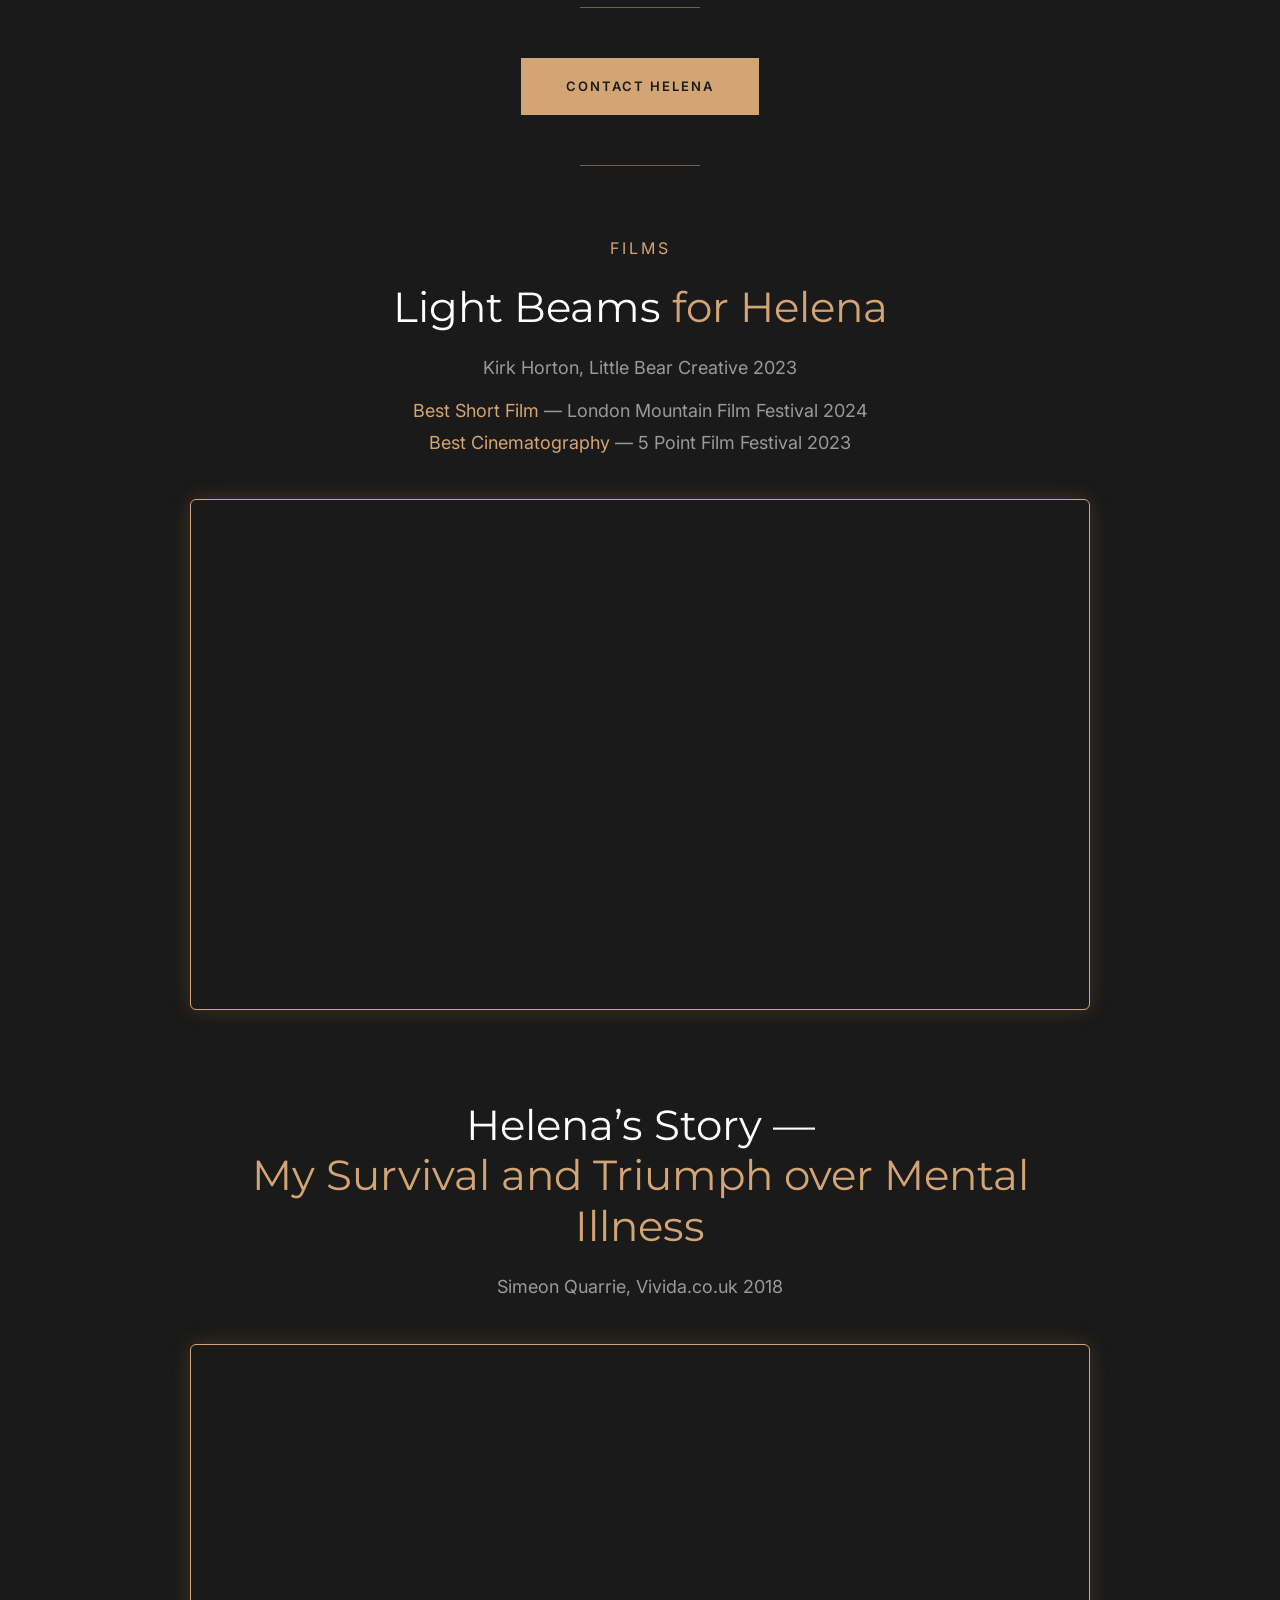
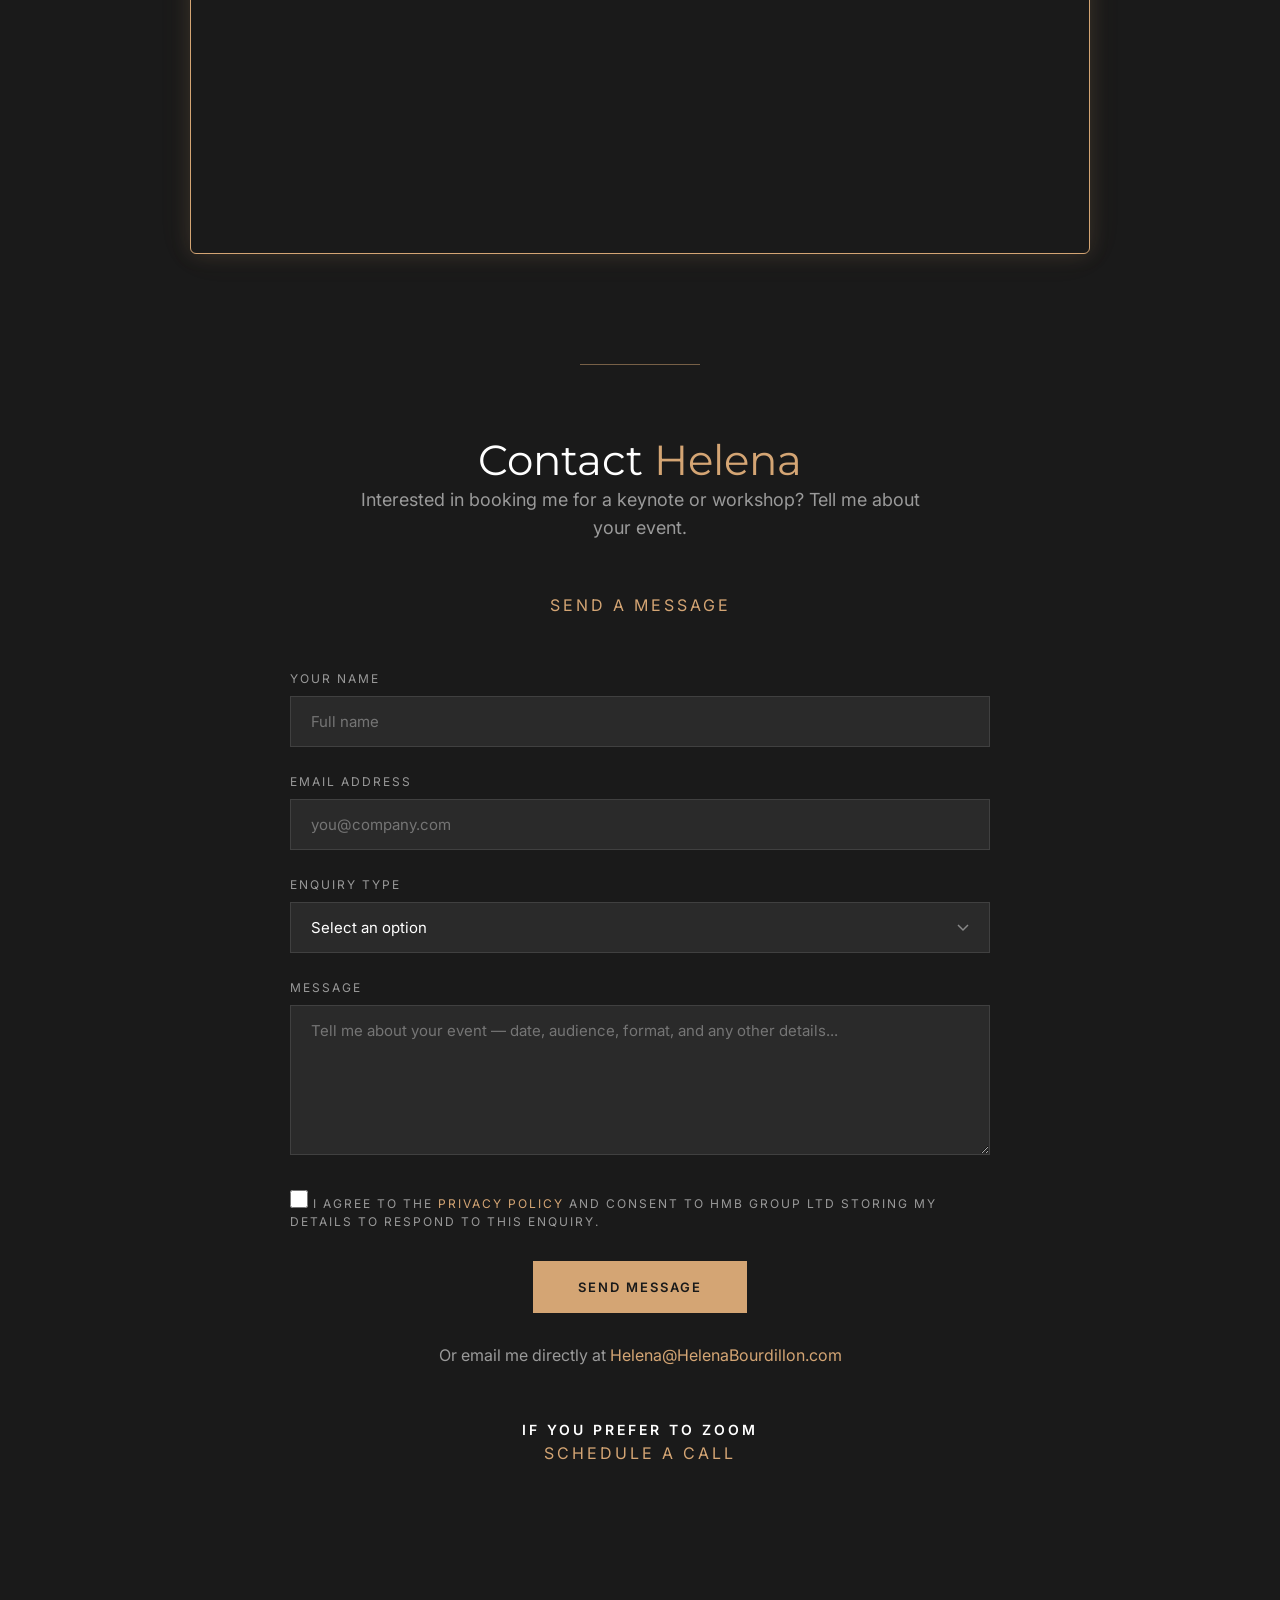
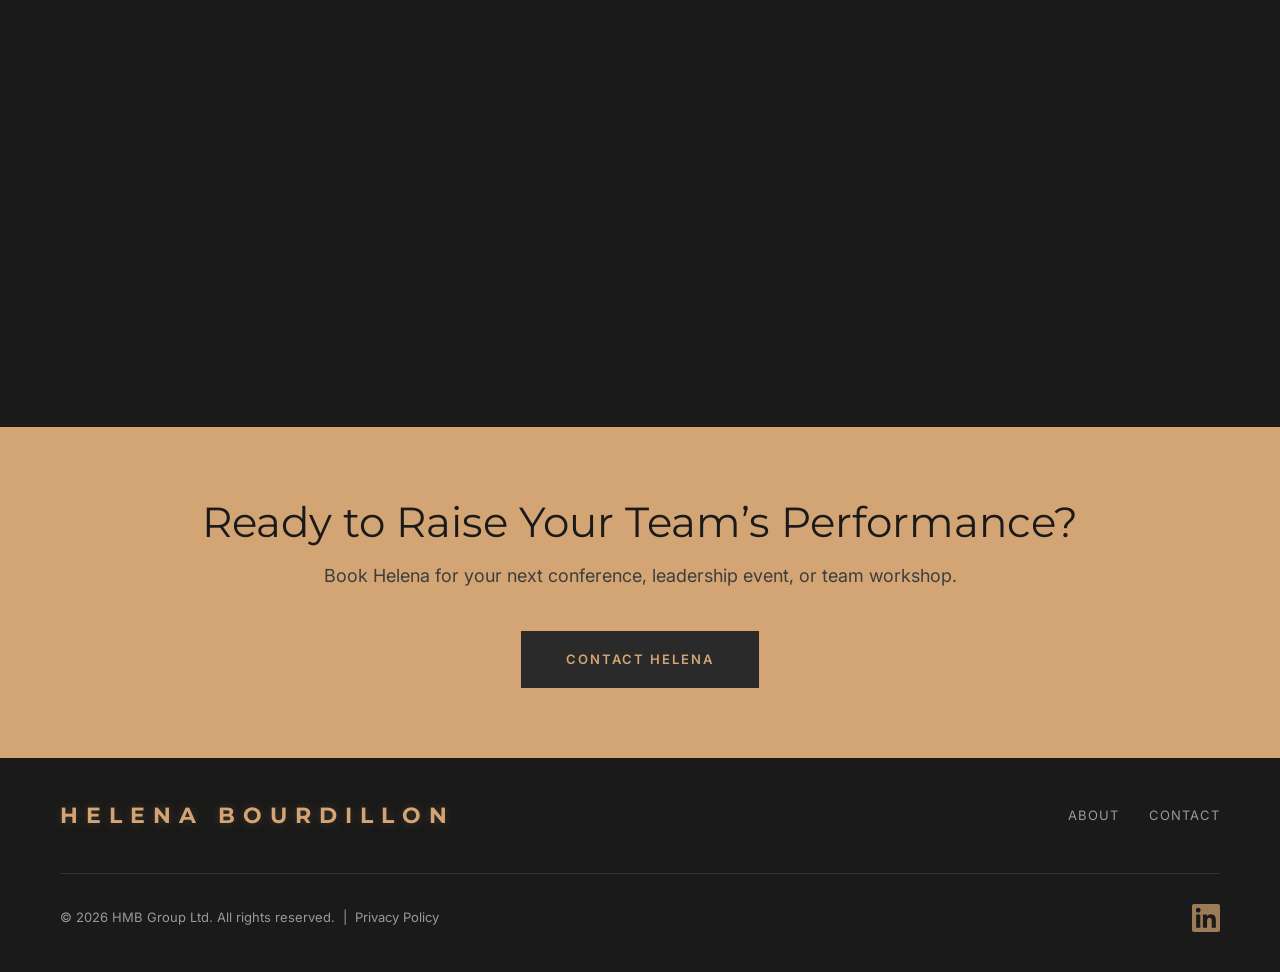
==== commit f92684f4: "Add Home button to mobile nav and make nav links gold - Add Home link to nav on both index.html and " ====
--- a/about.html
+++ b/about.html
@@ -35,6 +35,7 @@
         <a href="index.html" class="logo">HELENA BOURDILLON</a>
         <nav>
             <ul class="nav-links">
+                <li><a href="index.html">Home</a></li>
                 <li><a href="about.html" class="active">About</a></li>
                 <li><a href="#contact">Contact</a></li>
             </ul>
--- a/css/styles.css
+++ b/css/styles.css
@@ -1048,6 +1048,7 @@
     .nav-links a {
         font-size: 18px;
         letter-spacing: 3px;
+        color: var(--color-gold);
     }
 
     .nav-toggle {
@@ -1083,6 +1084,8 @@
 
     .hero-buttons .btn {
         text-align: center;
+        width: auto;
+        min-width: 250px;
     }
 
     .credentials {
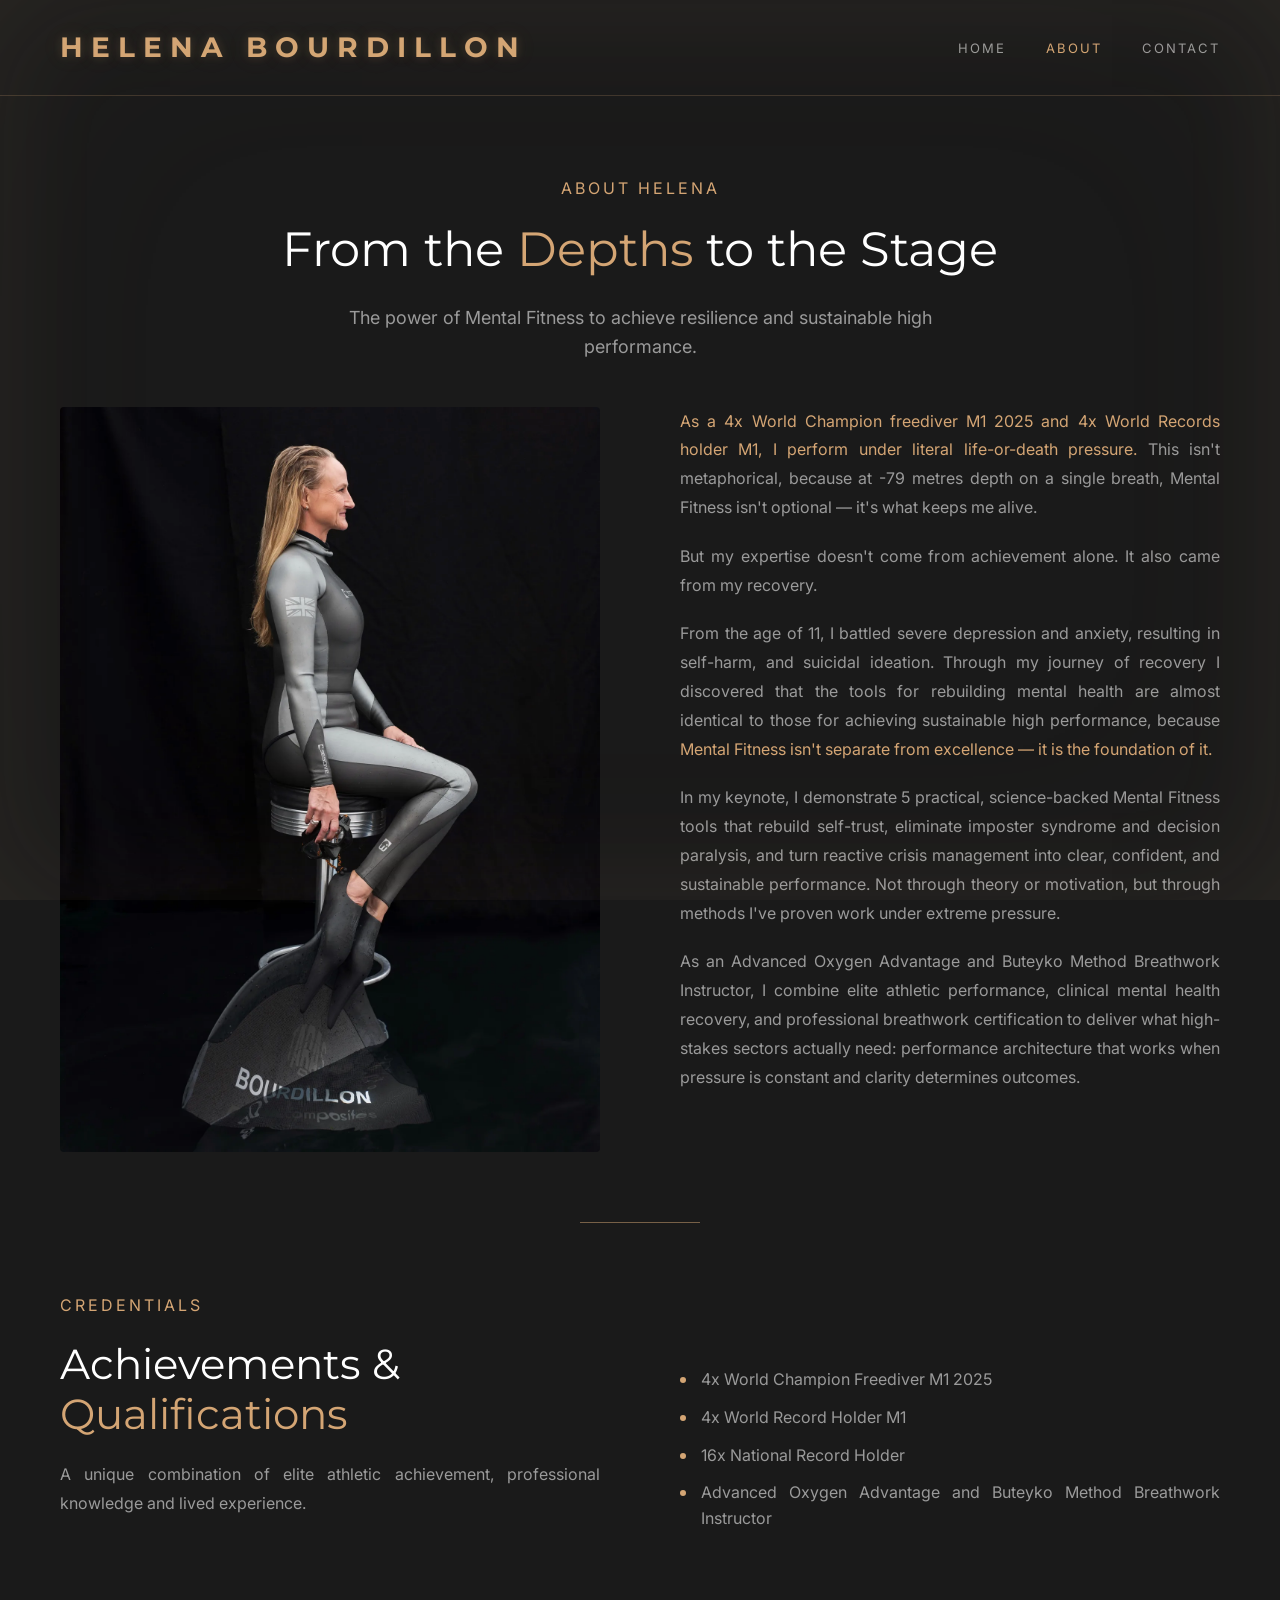
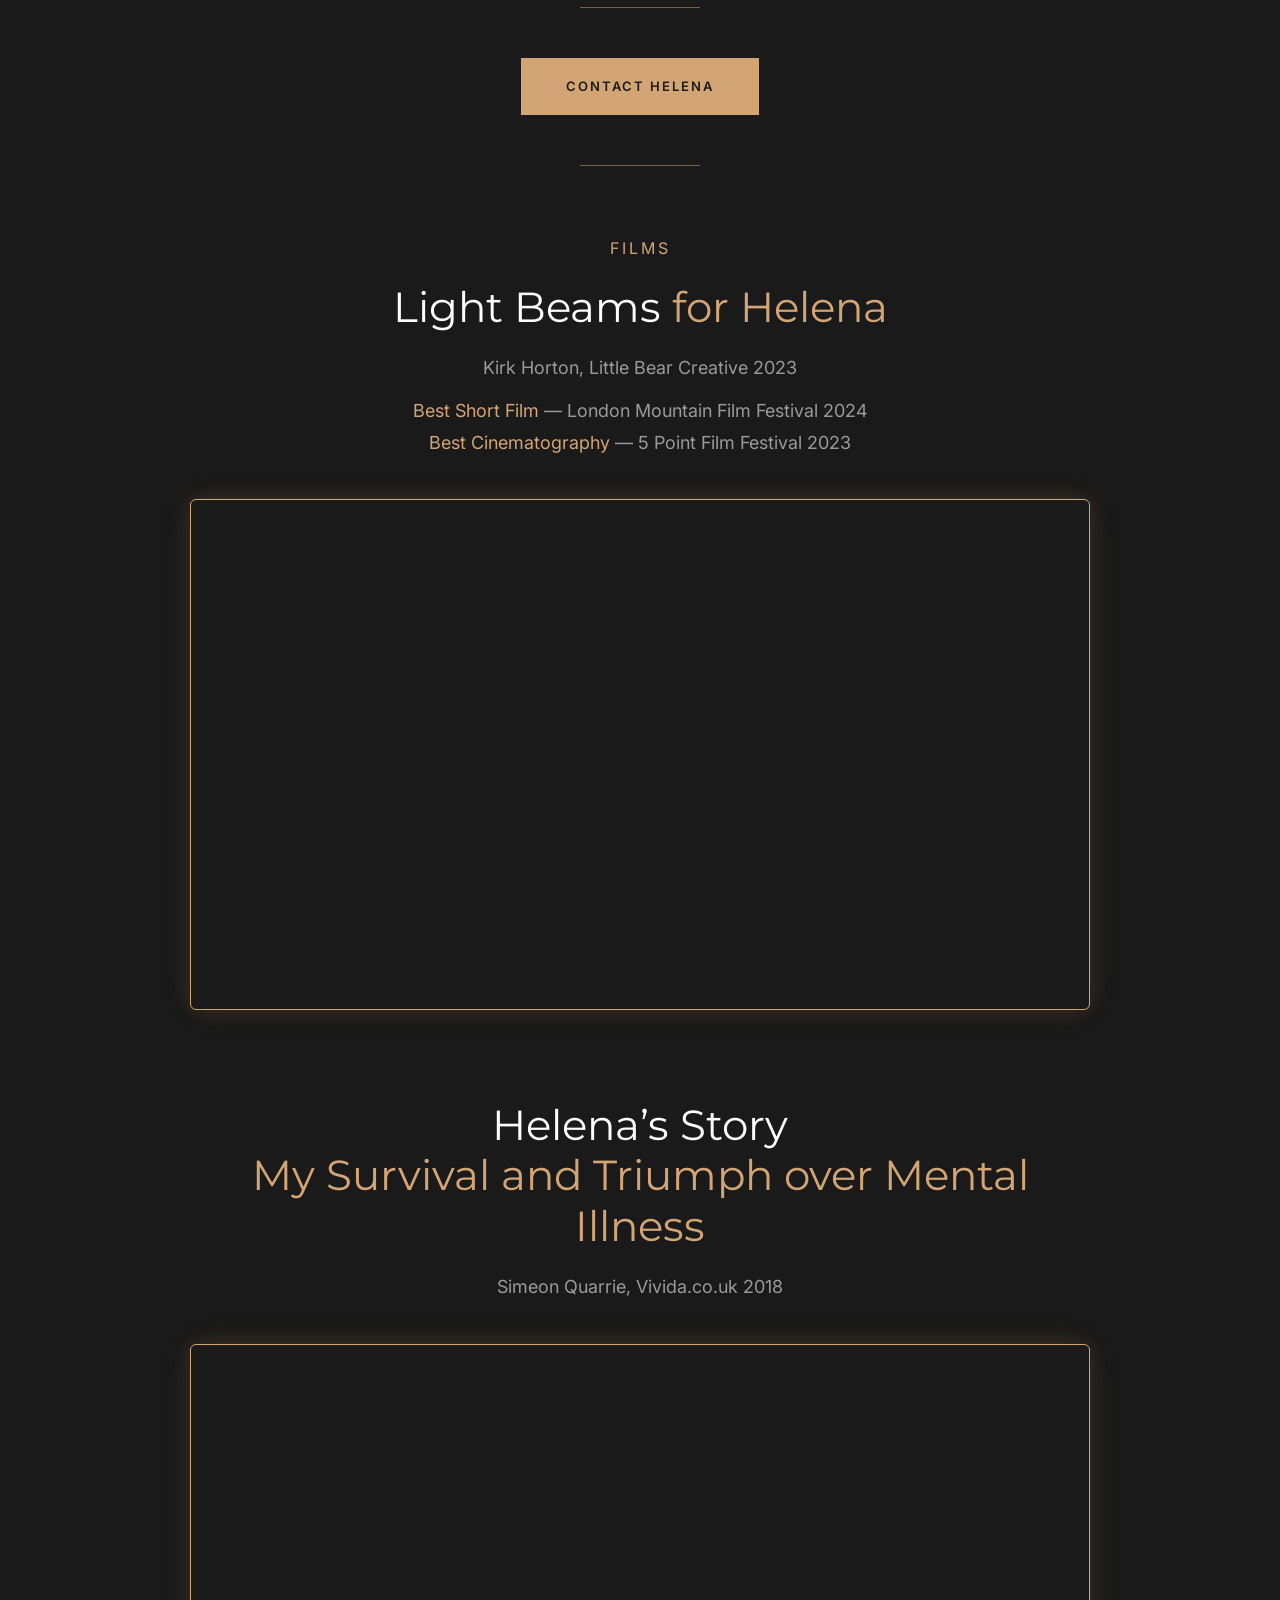
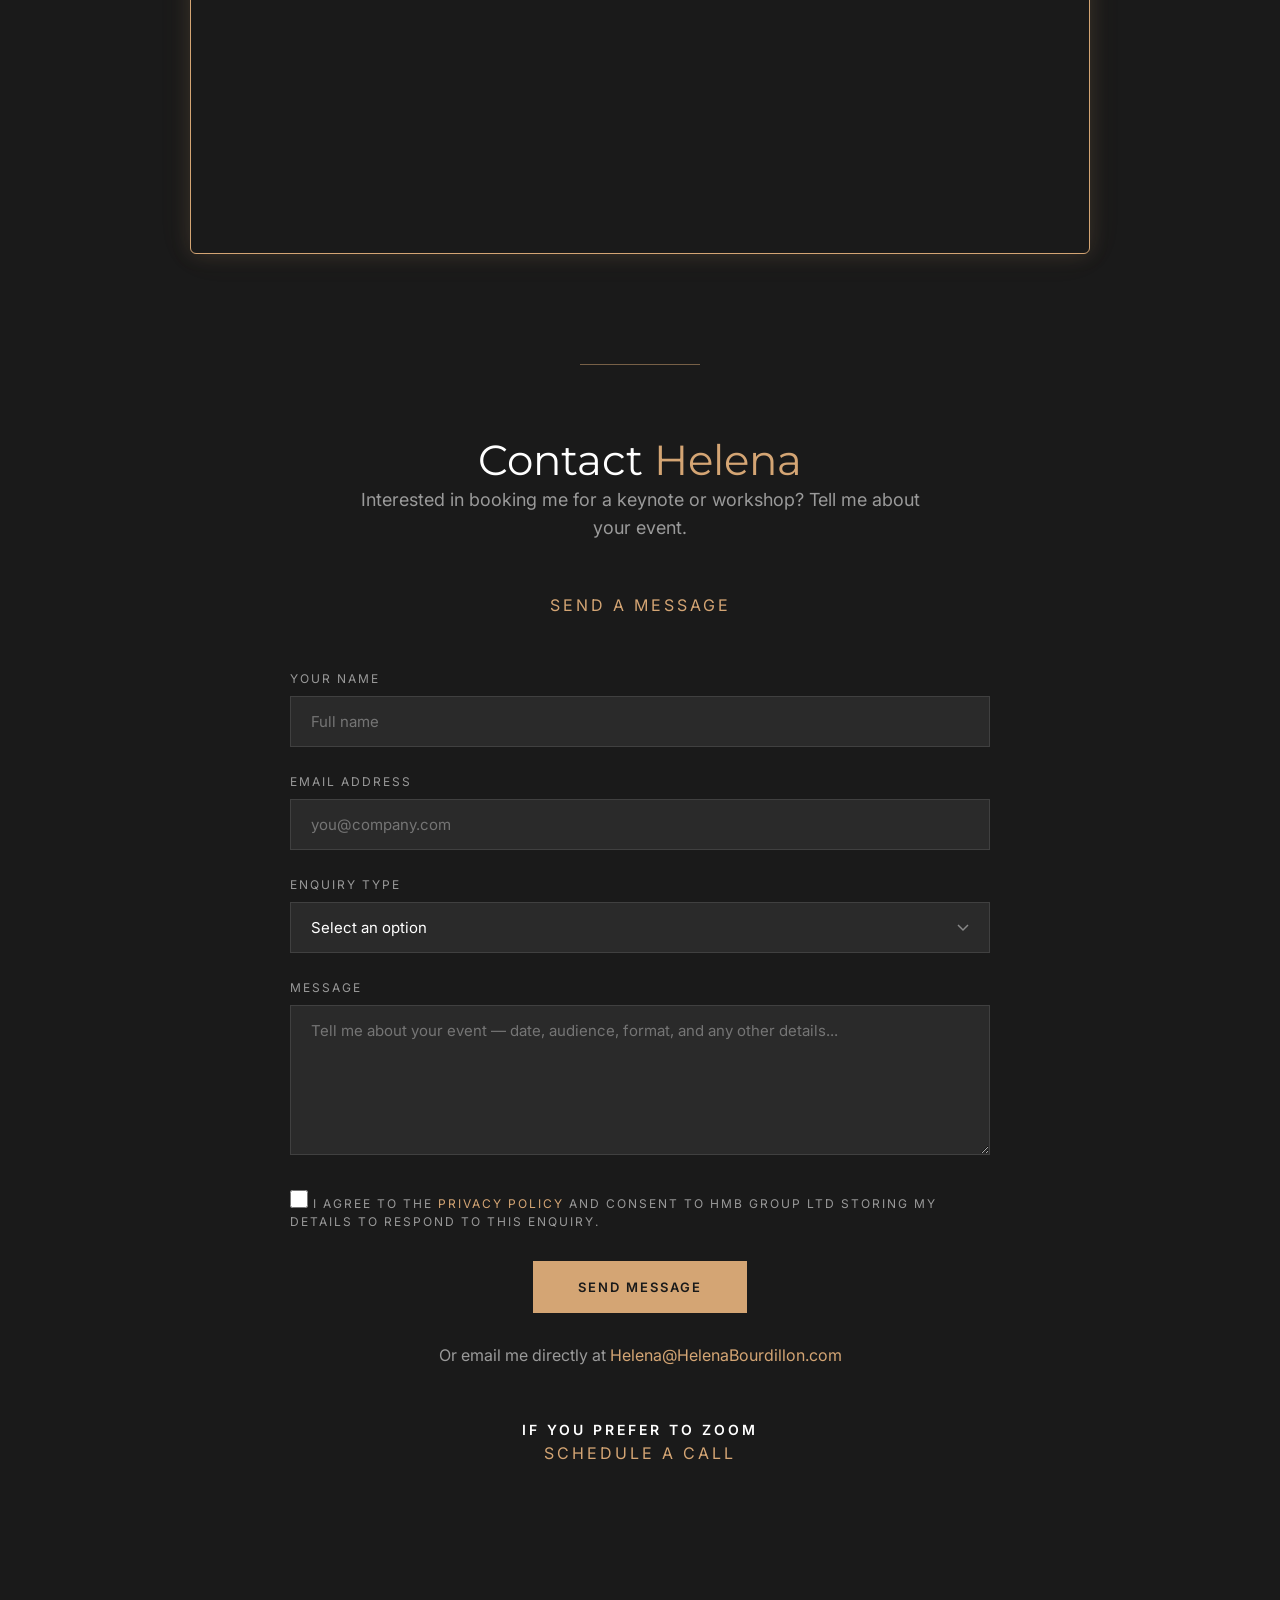
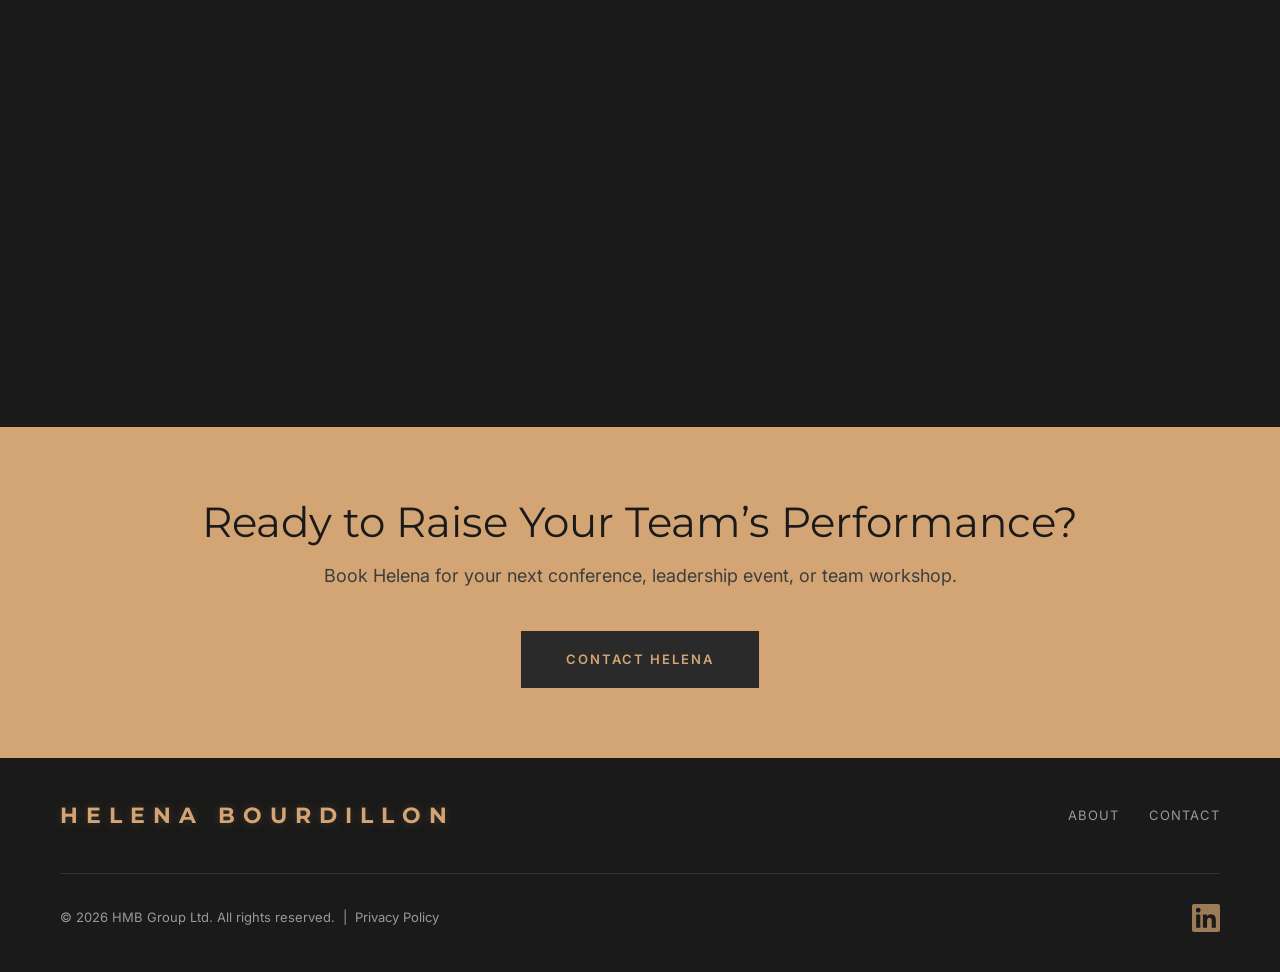
==== commit 84e1ff42: "Remove em dash after Helenas Story heading on about page Co-Authored-By: Claude Opus 4.6 <noreply@an" ====
--- a/about.html
+++ b/about.html
@@ -116,7 +116,7 @@
                     <iframe src="https://player.vimeo.com/video/791215649?h=0&title=0&byline=0&portrait=0" style="position: absolute; top: 0; left: 0; width: 100%; height: 100%;" frameborder="0" allow="autoplay; fullscreen; picture-in-picture" allowfullscreen title="Light Beams for Helena — Documentary Film"></iframe>
                 </div>
             </div>
-            <h2 class="fade-in" style="margin-top: 90px;">Helena&rsquo;s Story &mdash;<br><span class="gold">My Survival and Triumph over Mental Illness</span></h2>
+            <h2 class="fade-in" style="margin-top: 90px;">Helena&rsquo;s Story<br><span class="gold">My Survival and Triumph over Mental Illness</span></h2>
             <p class="section-subtitle fade-in" style="margin: 20px auto 30px; text-align: center;">Simeon Quarrie, Vivida.co.uk 2018</p>
             <div class="video-embed fade-in" style="margin: 40px auto;">
                 <div style="padding: 56.25% 0 0 0; position: relative;">
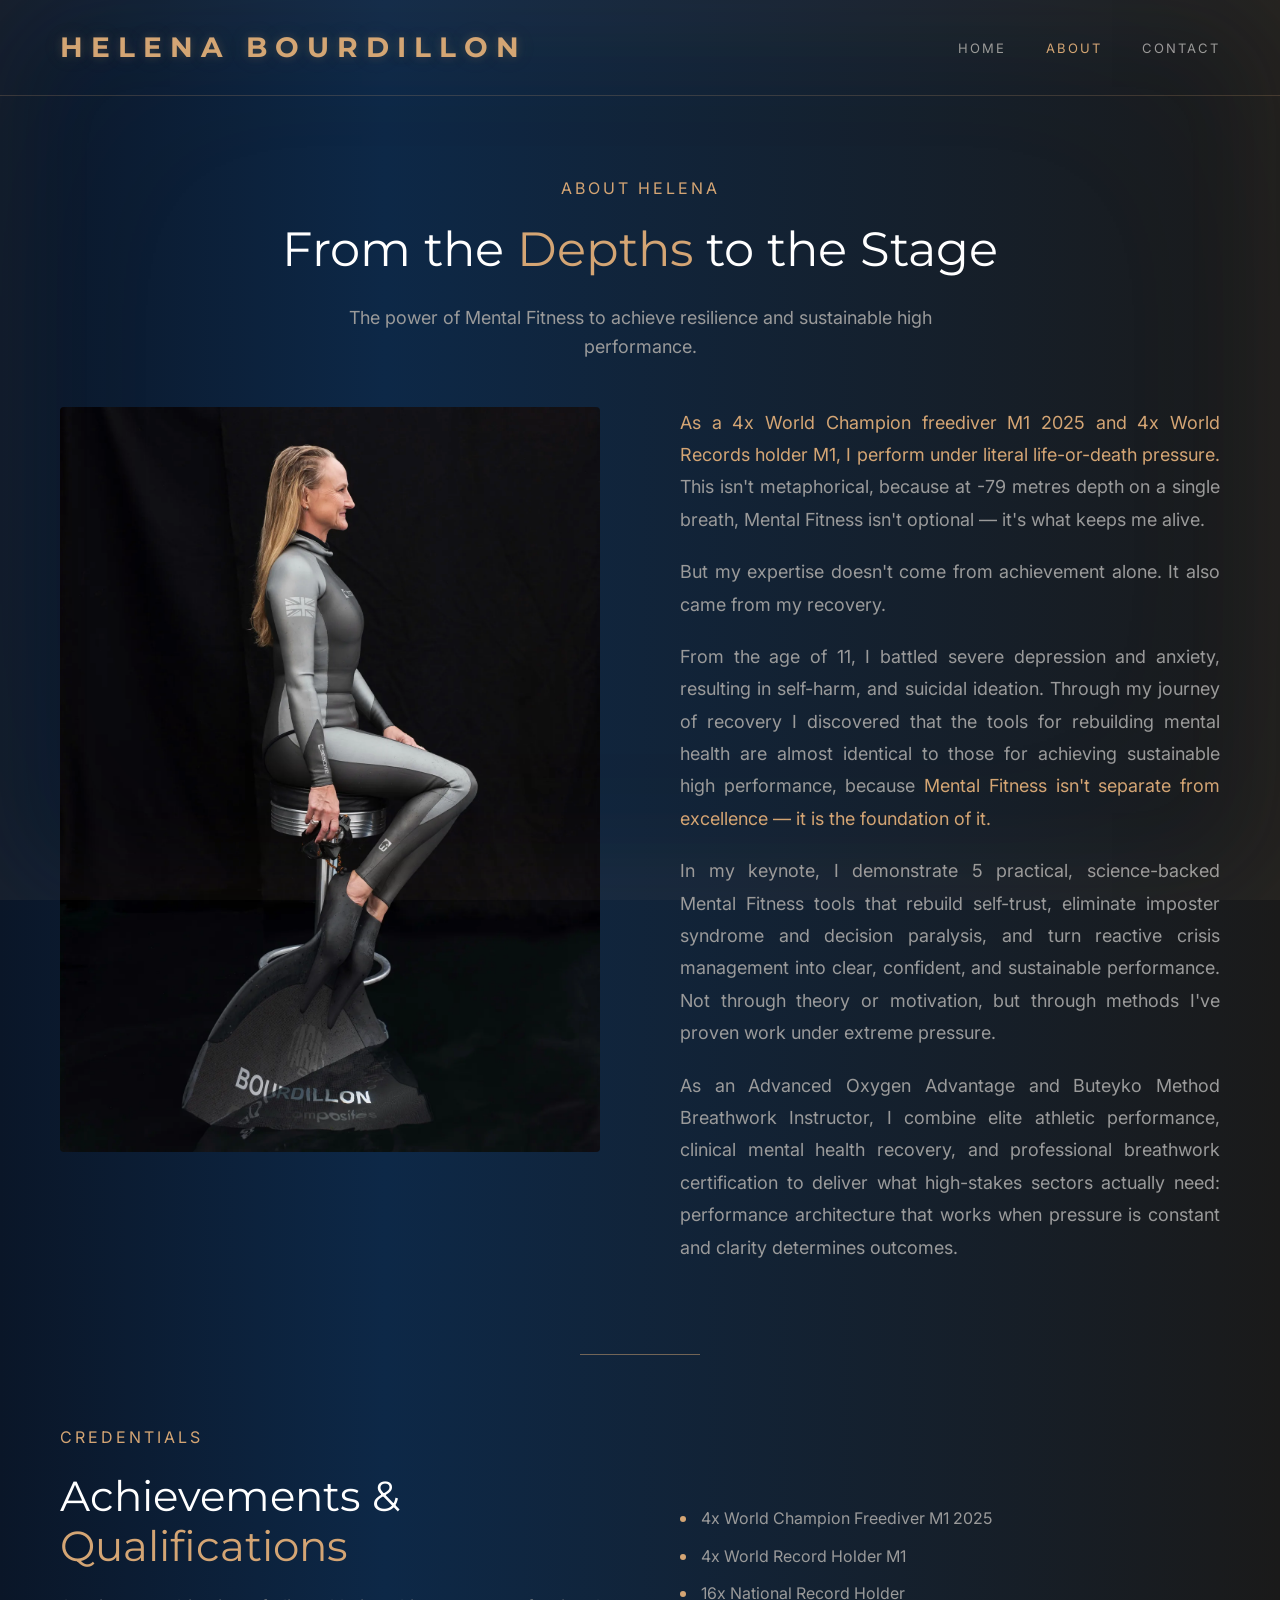
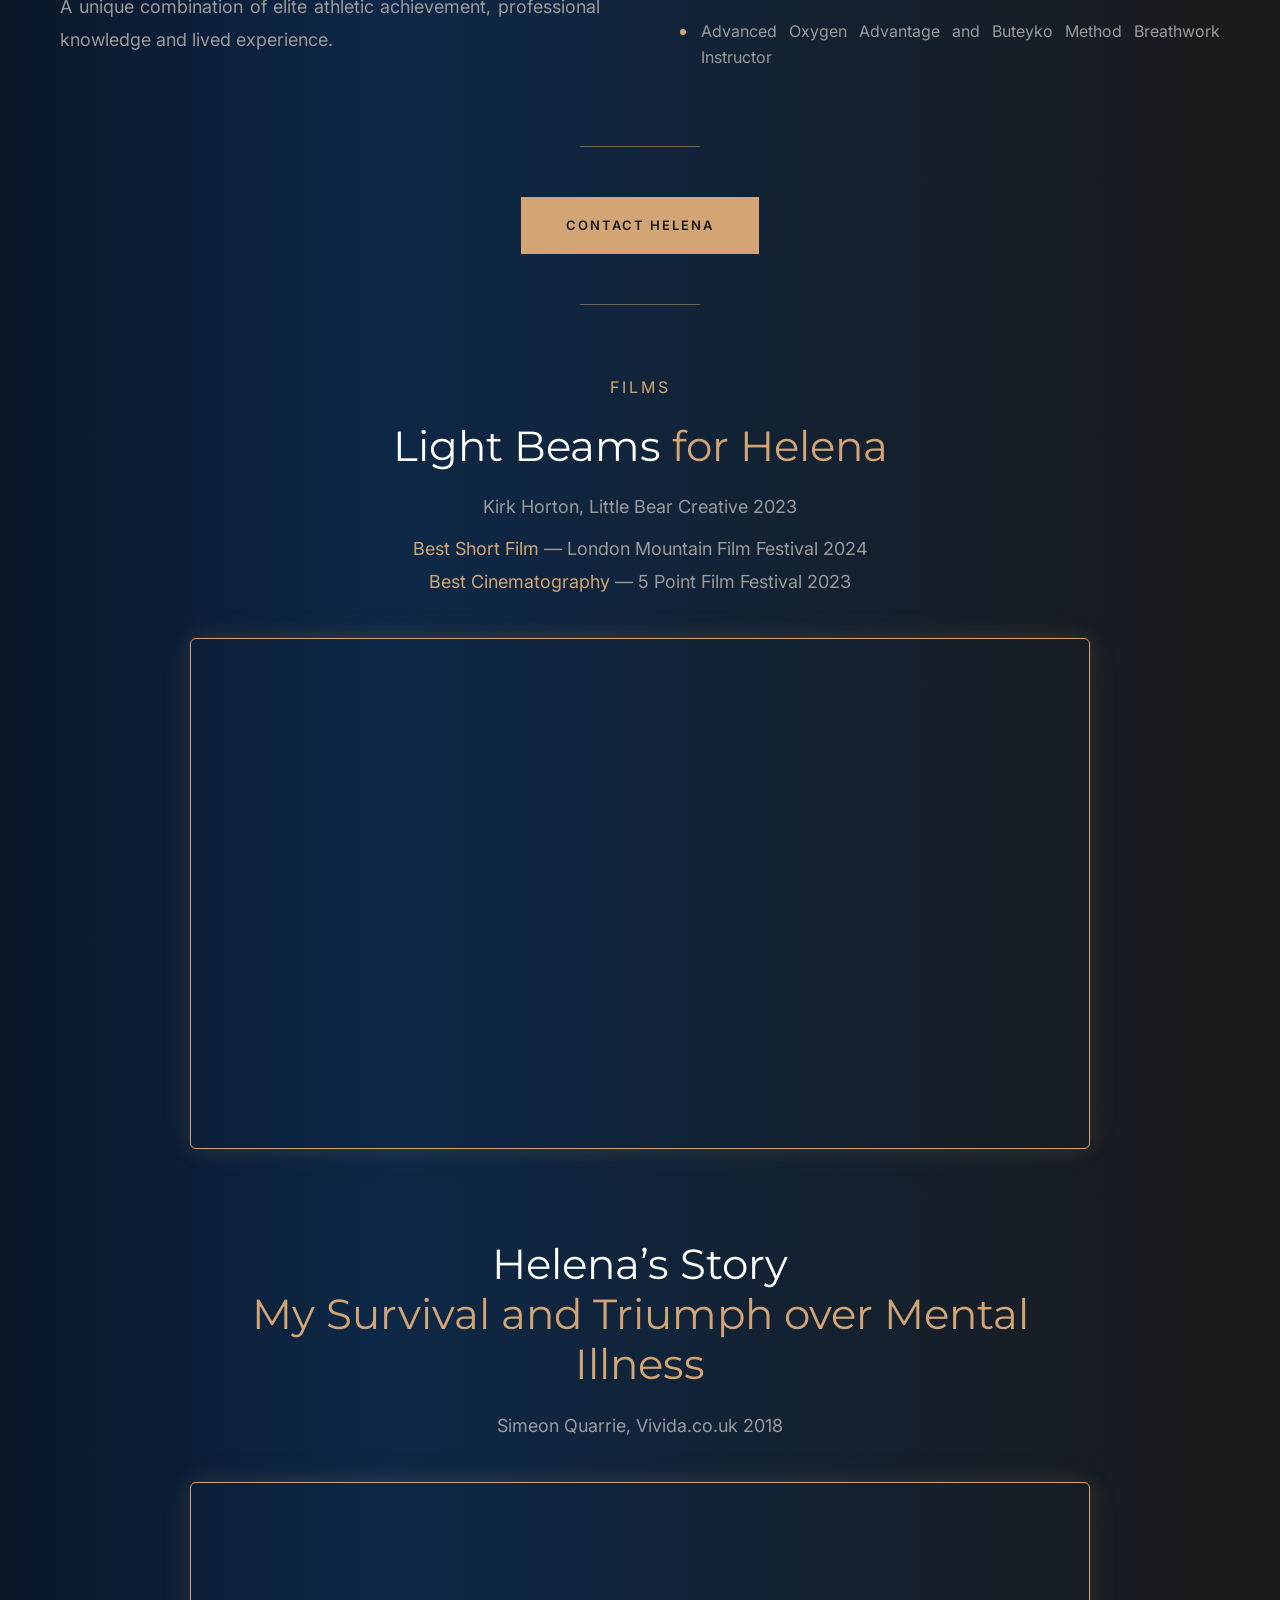
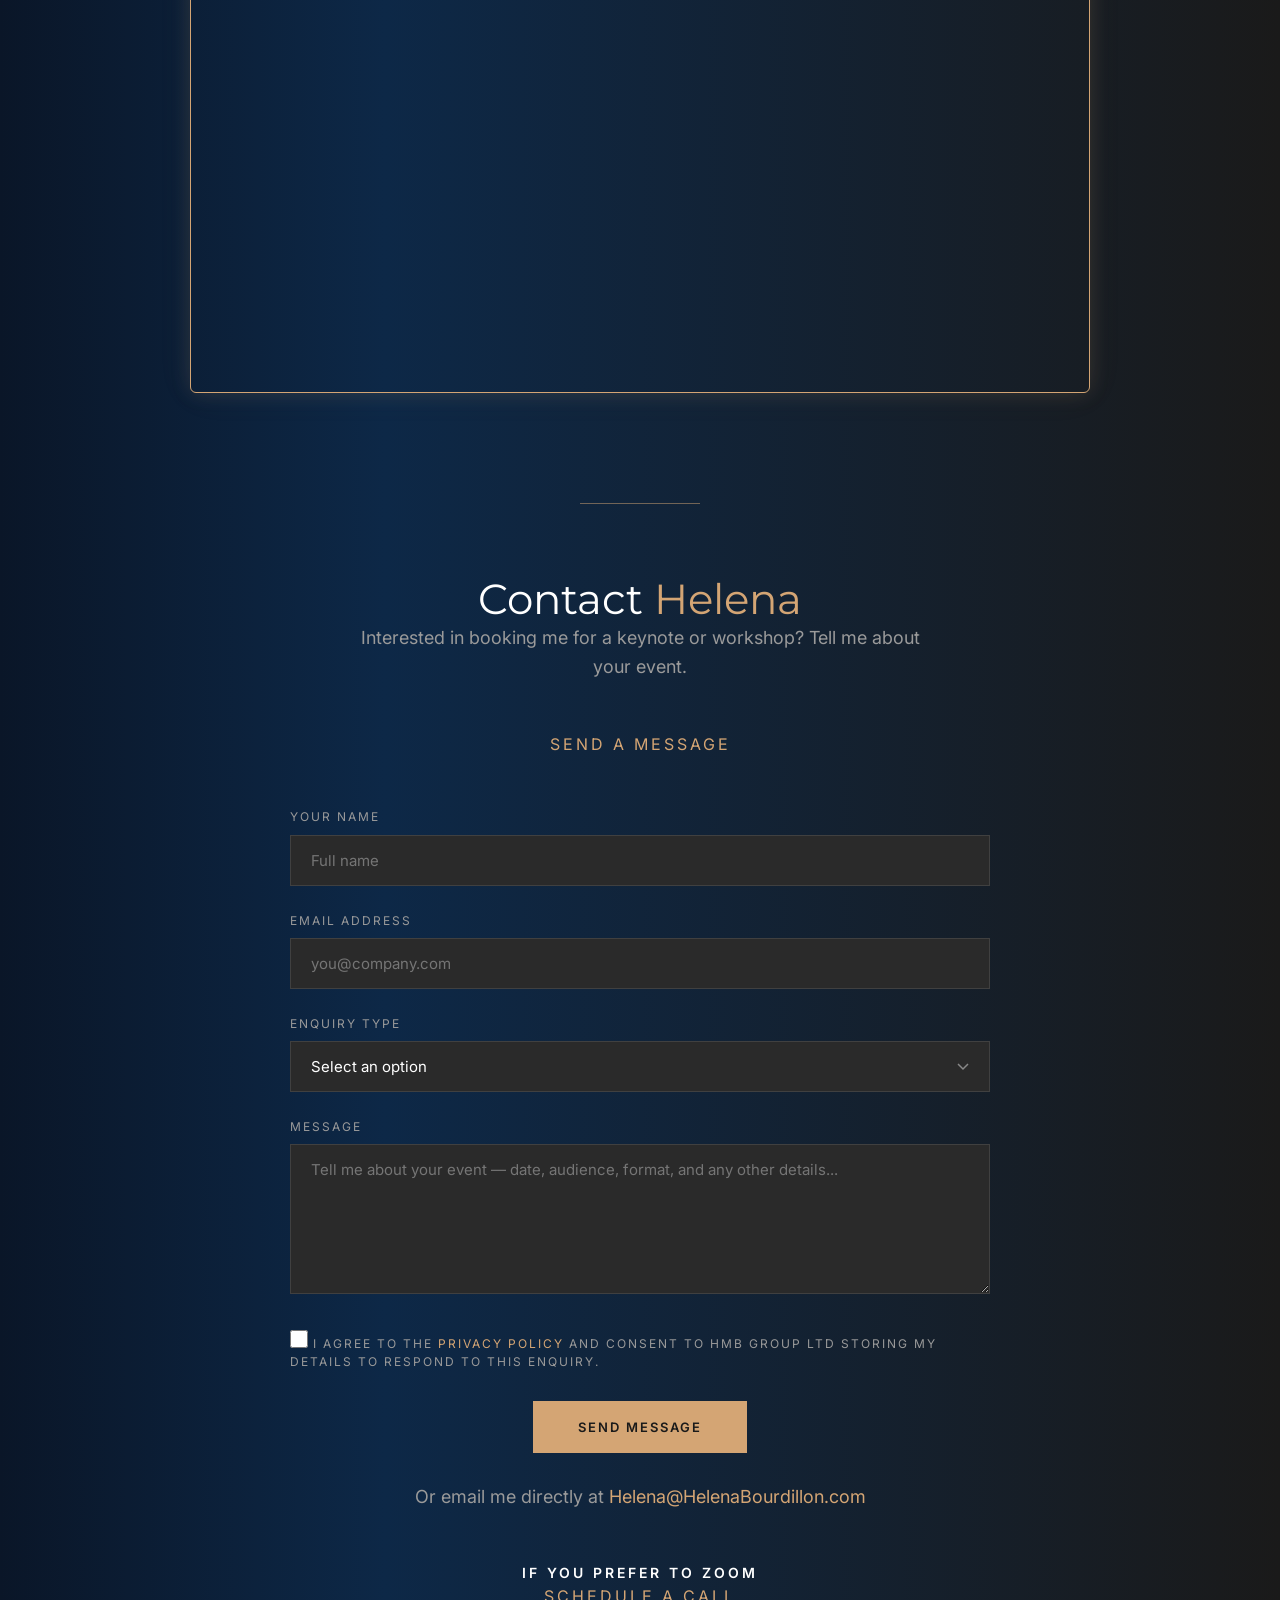
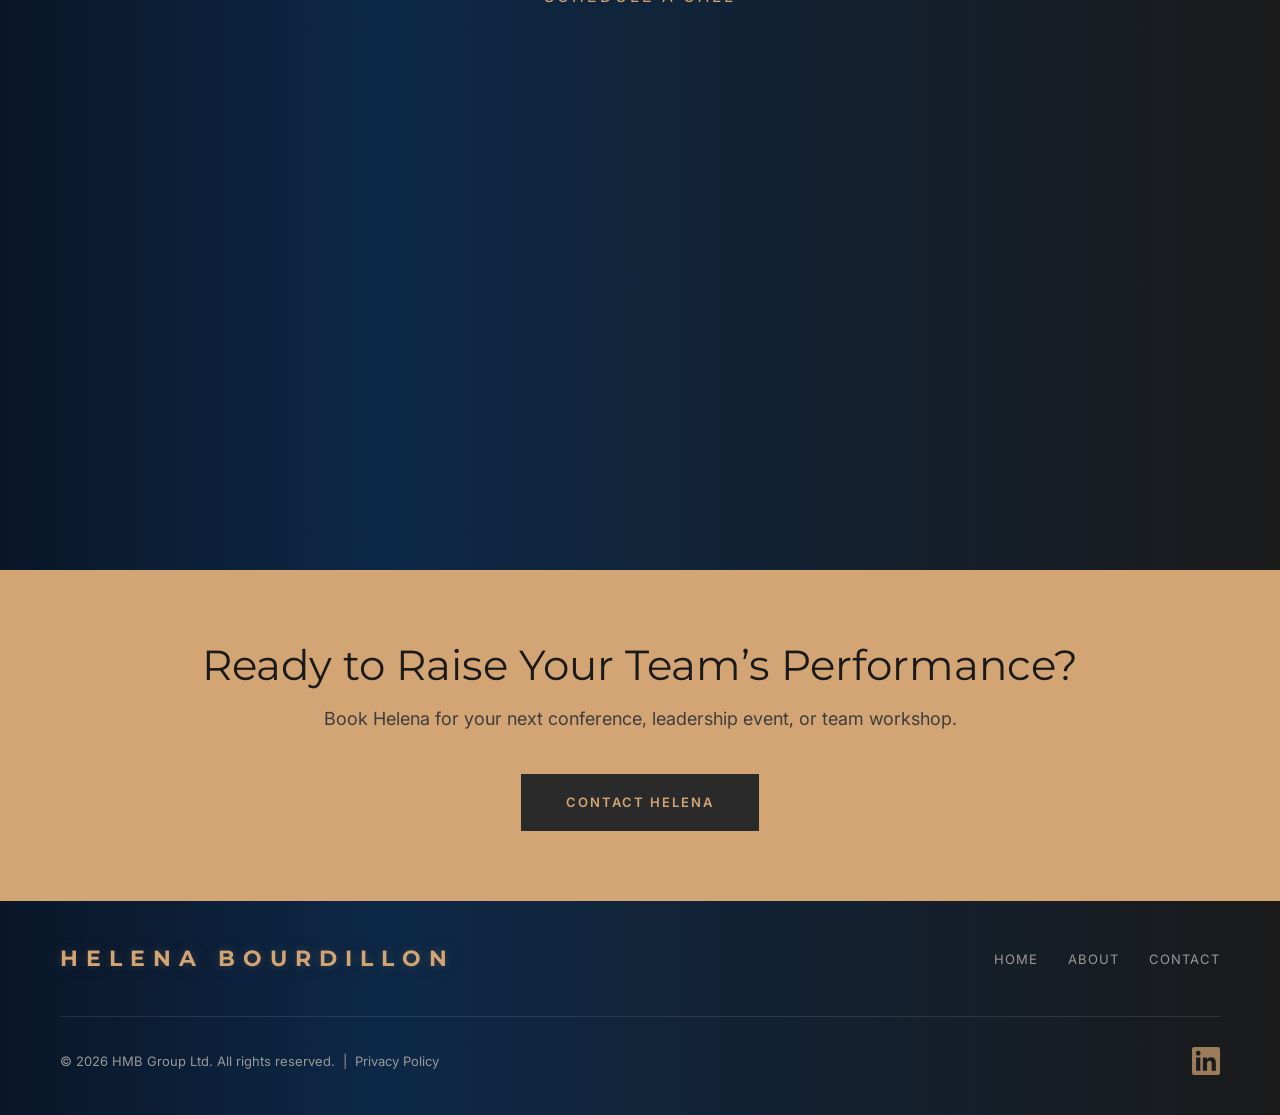
==== commit e30af336: "Add subtle navy-to-black gradient across both pages Full-page gradient on home and about pages, tran" ====
--- a/about.html
+++ b/about.html
@@ -28,7 +28,7 @@
     <link href="https://fonts.googleapis.com/css2?family=Montserrat:wght@400;500;600;700&family=Playfair+Display:wght@400;600;700&family=Inter:wght@300;400;500;600&display=swap" rel="stylesheet" media="print" onload="this.media='all'">
     <link rel="stylesheet" href="css/styles.css">
 </head>
-<body>
+<body class="page-about">
 
     <!-- Navigation -->
     <header class="site-header">
@@ -220,6 +220,7 @@
         <div class="footer-content">
             <a href="index.html" class="footer-logo">HELENA BOURDILLON</a>
             <ul class="footer-links">
+                <li><a href="index.html">Home</a></li>
                 <li><a href="about.html">About</a></li>
                 <li><a href="#contact">Contact</a></li>
             </ul>
--- a/css/styles.css
+++ b/css/styles.css
@@ -34,6 +34,7 @@
 
 body {
     font-family: var(--font-body);
+    font-size: 18px;
     background: var(--color-bg);
     color: var(--color-text);
     line-height: 1.6;
@@ -136,7 +137,7 @@
 }
 
 .site-header.scrolled {
-    background: rgba(26, 26, 26, 0.95);
+    background: rgba(10, 22, 40, 0.95);
     backdrop-filter: blur(10px);
     position: fixed;
     top: 0;
@@ -202,6 +203,12 @@
     transform: rotate(-45deg) translate(5px, -6px);
 }
 
+/* --- Page Background Gradients --- */
+.page-home,
+.page-about {
+    background: linear-gradient(to right, #0a1628 0%, #0d2847 30%, #1a1a1a 100%);
+}
+
 /* --- Hero Section --- */
 .hero {
     display: grid;
@@ -210,53 +217,57 @@
     padding: 60px;
     padding-top: 80px;
     padding-bottom: 30px;
-    gap: 60px;
+    gap: 30px 60px;
+}
+
+.hero h1 {
+    grid-column: 1 / -1;
+    margin-bottom: 0;
+    line-height: 1.15;
 }
 
 .hero-content {
     display: flex;
     flex-direction: column;
     align-items: center;
-    padding-top: 0;
-    min-height: 600px;
-}
-
-.hero-content h1 {
-    margin-bottom: 30px;
-    line-height: 1.15;
-    align-self: stretch;
+    padding-top: 30px;
 }
 
 .hero-content p {
     font-size: 18px;
     color: var(--color-text-secondary);
     line-height: 1.8;
-    margin-bottom: 15px;
+    margin-bottom: 20px;
     text-align: justify;
     align-self: stretch;
 }
 
 .hero-content p:last-of-type {
-    margin-bottom: auto;
+    margin-bottom: 0;
 }
 
 .hero-buttons {
-    display: flex;
-    gap: 20px;
-    flex-wrap: wrap;
-    justify-content: center;
-    align-self: stretch;
-    padding-top: 25px;
+    display: grid;
+    grid-template-columns: 1fr 1fr;
+    gap: 60px;
+    padding: 20px 60px 30px;
 }
 
 .hero-buttons .btn {
-    padding: 18px 55px;
-    flex: 1;
     text-align: center;
+    min-width: 230px;
+}
+
+.hero-buttons .btn:first-child {
+    justify-self: end;
+}
+
+.hero-buttons .btn:last-child {
+    justify-self: start;
 }
 
 .hero-image {
-    height: 600px;
+    height: 400px;
     border-radius: 8px;
     overflow: hidden;
 }
@@ -298,7 +309,7 @@
 
 /* --- Client Logos --- */
 .logos-section {
-    background: var(--color-bg-dark);
+    background: transparent;
     padding: 20px 60px;
 }
 
@@ -401,7 +412,7 @@
     padding-left: 30px;
     position: relative;
     color: var(--color-text-secondary);
-    font-size: 16px;
+    font-size: 18px;
     line-height: 1.6;
 }
 
@@ -432,7 +443,7 @@
 
 .speak-at-grid p {
     color: var(--color-text-secondary);
-    font-size: 16px;
+    font-size: 18px;
     margin: 0;
 }
 
@@ -442,7 +453,7 @@
 
 .keynote-points-centred p {
     color: #ffffff;
-    font-size: 17px;
+    font-size: 18px;
     font-weight: 400;
     line-height: 1.6;
     padding: 12px 0;
@@ -580,7 +591,7 @@
 }
 
 .testimonial-text {
-    font-size: 16px;
+    font-size: 18px;
     color: var(--color-text-secondary);
     line-height: 1.8;
     font-style: italic;
@@ -682,7 +693,7 @@
 
 /* --- Footer --- */
 .site-footer {
-    background: var(--color-bg);
+    background: transparent;
     padding: 40px 60px;
     border-top: none;
 }
@@ -798,7 +809,7 @@
 }
 
 .content-block p {
-    font-size: 16px;
+    font-size: 18px;
     color: var(--color-text-secondary);
     line-height: 1.8;
     margin-bottom: 20px;
@@ -977,10 +988,6 @@
     .hero {
         padding: 40px;
         gap: 40px;
-    }
-
-    .hero-content {
-        min-height: 450px;
     }
 
     .hero-image {
@@ -1060,12 +1067,15 @@
         grid-template-columns: 1fr;
         padding: 30px 25px;
         min-height: auto;
-        gap: 40px;
+        gap: 25px;
+    }
+
+    .hero h1 {
+        order: 2;
     }
 
     .hero-content {
-        order: 2;
-        min-height: auto;
+        order: 3;
     }
 
     .hero-image {
@@ -1078,14 +1088,15 @@
     }
 
     .hero-buttons {
-        flex-direction: column;
-        align-items: center;
-    }
-
-    .hero-buttons .btn {
-        text-align: center;
-        width: auto;
-        min-width: 250px;
+        grid-template-columns: 1fr;
+        padding: 0 25px 30px;
+        gap: 15px;
+    }
+
+    .hero-buttons .btn,
+    .hero-buttons .btn:first-child,
+    .hero-buttons .btn:last-child {
+        justify-self: center;
     }
 
     .credentials {
@@ -1220,5 +1231,7 @@
     .btn {
         padding: 15px 35px;
         font-size: 12px;
-    }
-}
+        min-width: 280px;
+        text-align: center;
+    }
+}
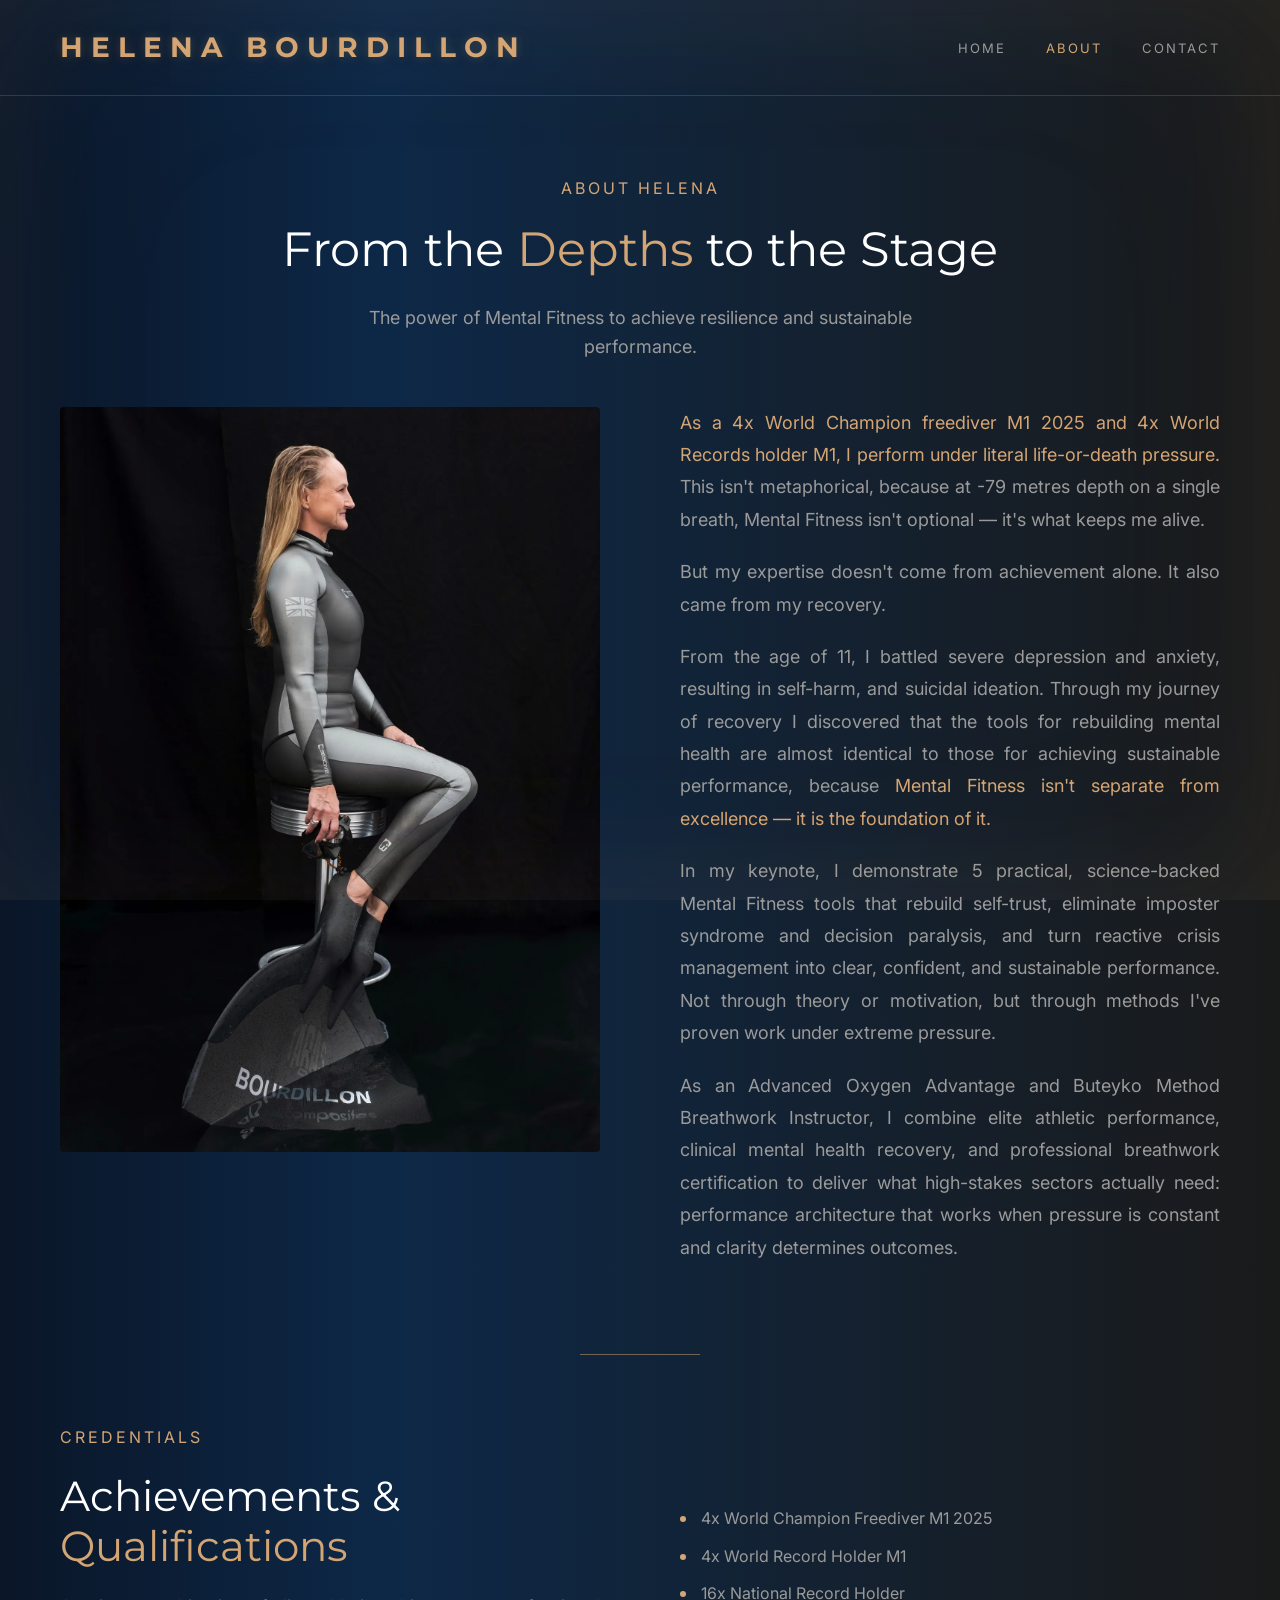
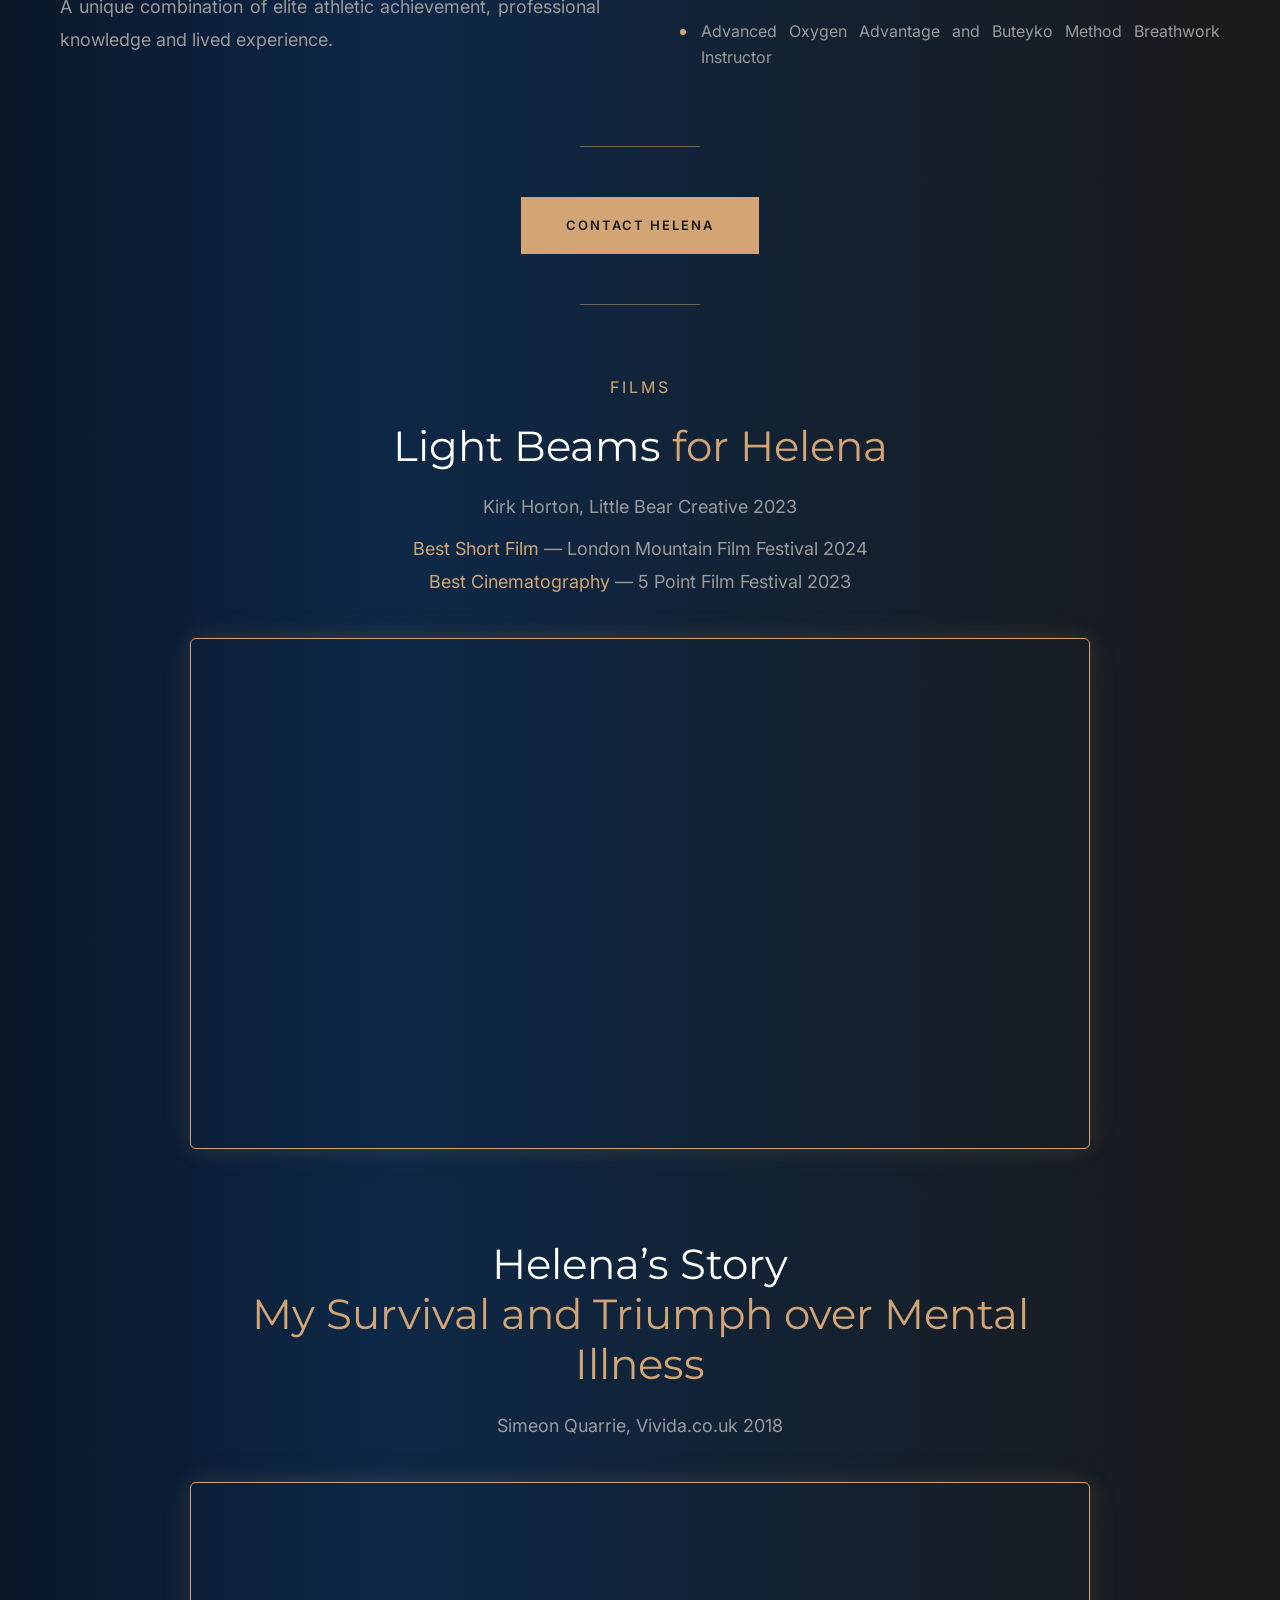
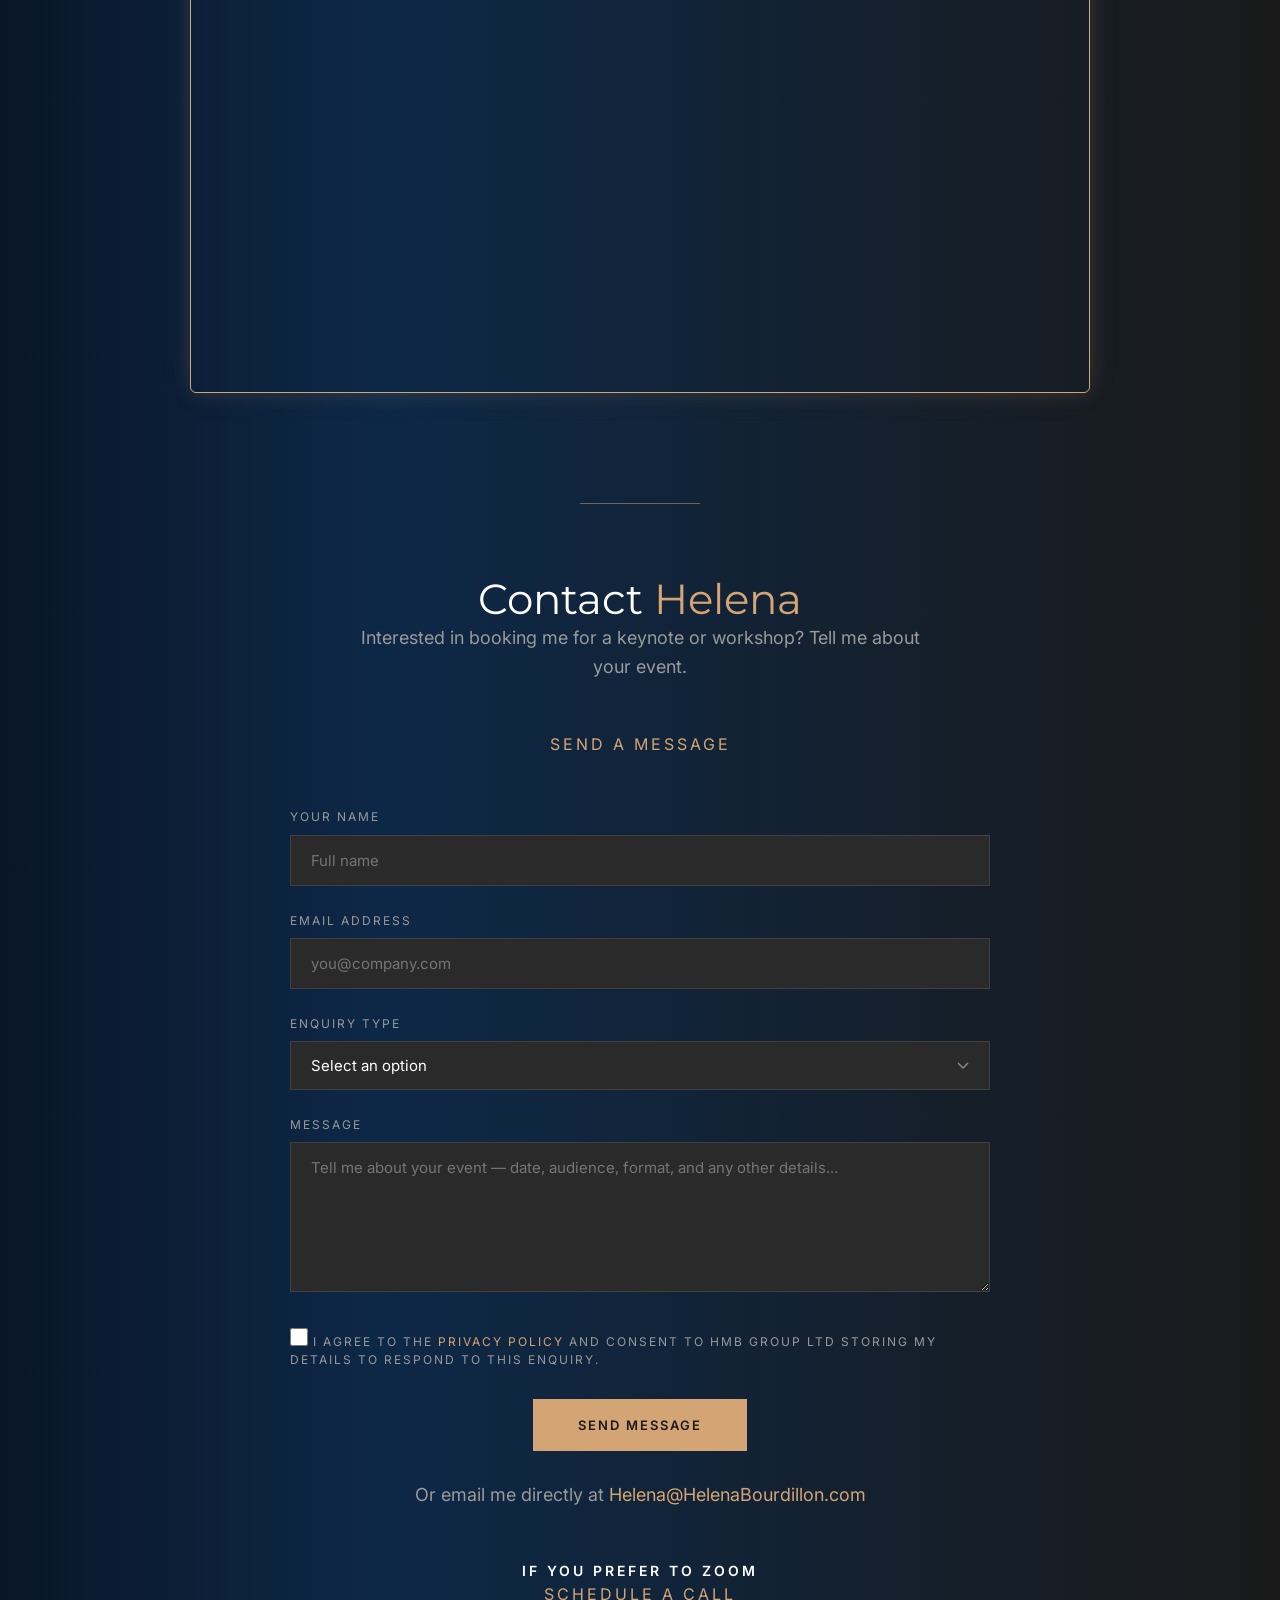
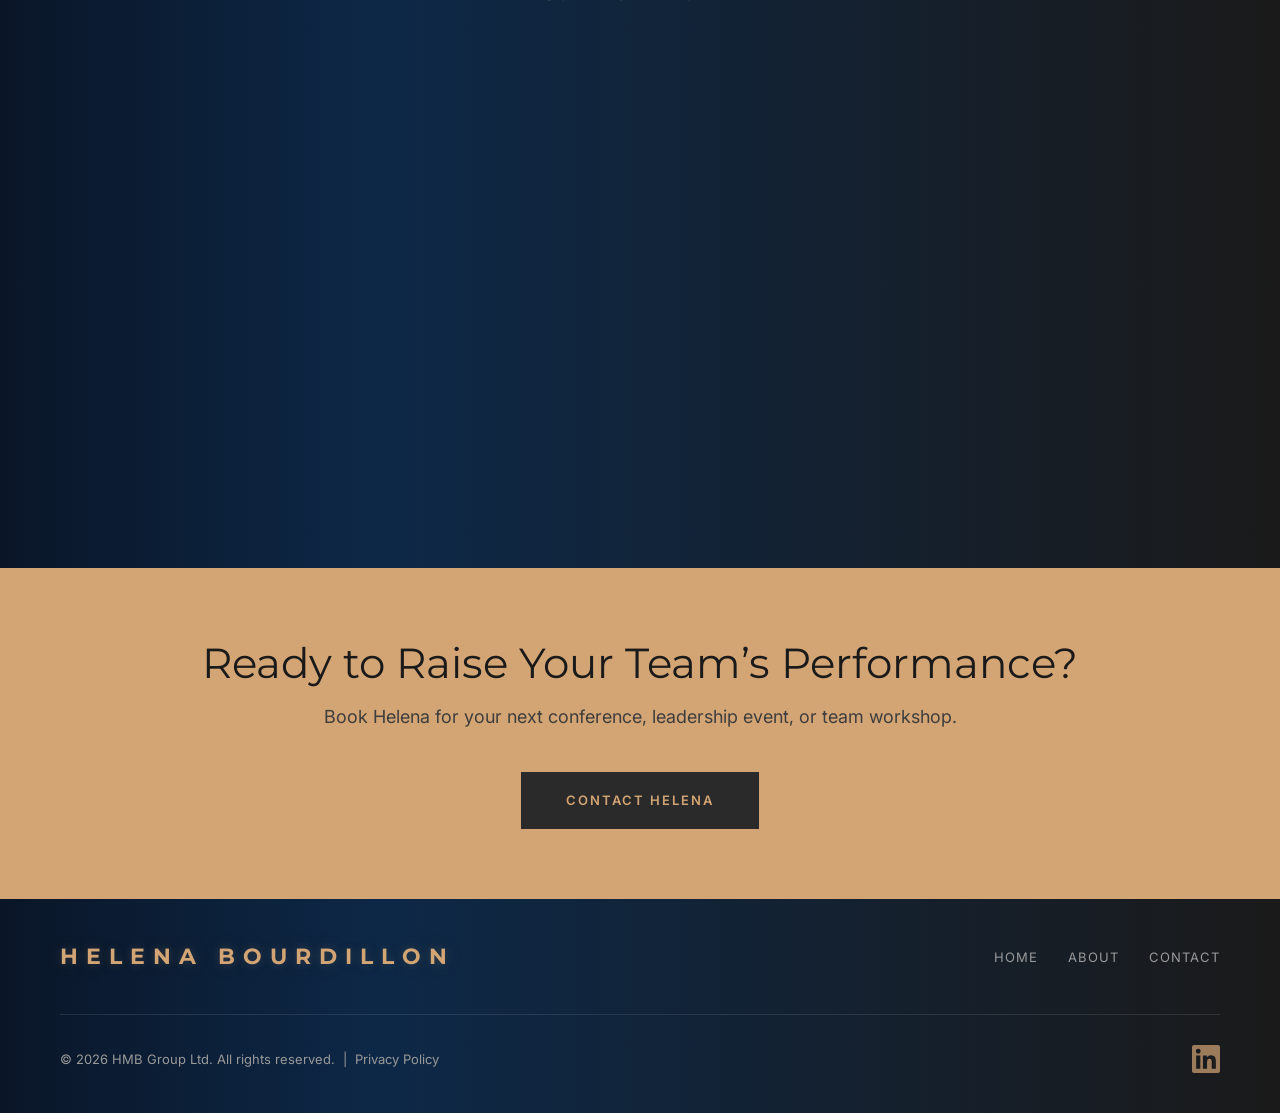
==== commit 43a0661f: "Remove 'high' from 'sustainable high performance' across both pages Co-Authored-By: Claude Opus 4.6 " ====
--- a/about.html
+++ b/about.html
@@ -53,7 +53,7 @@
     <div class="page-header">
         <div class="section-label">About Helena</div>
         <h1>From the <span class="gold">Depths</span> to the Stage</h1>
-        <p>The power of Mental Fitness to achieve resilience and sustainable high performance.</p>
+        <p>The power of Mental Fitness to achieve resilience and sustainable performance.</p>
     </div>
 
     <!-- Bio Section -->
@@ -66,7 +66,7 @@
                 <div class="content-block" style="padding-top: 0;">
                     <p><span class="gold">As a 4x World Champion freediver M1 2025 and 4x World Records holder M1, I perform under literal life-or-death pressure.</span> This isn't metaphorical, because at -79 metres depth on a single breath, Mental Fitness isn't optional — it's what keeps me alive.</p>
                     <p>But my expertise doesn't come from achievement alone. It also came from my recovery.</p>
-                    <p>From the age of 11, I battled severe depression and anxiety, resulting in self-harm, and suicidal ideation. Through my journey of recovery I discovered that the tools for rebuilding mental health are almost identical to those for achieving sustainable high performance, because <span class="gold">Mental Fitness isn't separate from excellence — it is the foundation of it.</span></p>
+                    <p>From the age of 11, I battled severe depression and anxiety, resulting in self-harm, and suicidal ideation. Through my journey of recovery I discovered that the tools for rebuilding mental health are almost identical to those for achieving sustainable performance, because <span class="gold">Mental Fitness isn't separate from excellence — it is the foundation of it.</span></p>
                     <p>In my keynote, I demonstrate 5 practical, science-backed Mental Fitness tools that rebuild self-trust, eliminate imposter syndrome and decision paralysis, and turn reactive crisis management into clear, confident, and sustainable performance. Not through theory or motivation, but through methods I've proven work under extreme pressure.</p>
                     <p>As an Advanced Oxygen Advantage and Buteyko Method Breathwork Instructor, I combine elite athletic performance, clinical mental health recovery, and professional breathwork certification to deliver what high-stakes sectors actually need: performance architecture that works when pressure is constant and clarity determines outcomes.</p>
                 </div>
--- a/css/styles.css
+++ b/css/styles.css
@@ -569,7 +569,7 @@
     width: 100%;
     min-width: 100%;
     flex: 0 0 100%;
-    background: var(--color-bg-elevated);
+    background: linear-gradient(135deg, #0a1628 0%, #0d2847 30%, #1a1a1a 100%);
     padding: 45px 50px;
     border: 1px solid var(--color-border-light);
     position: relative;
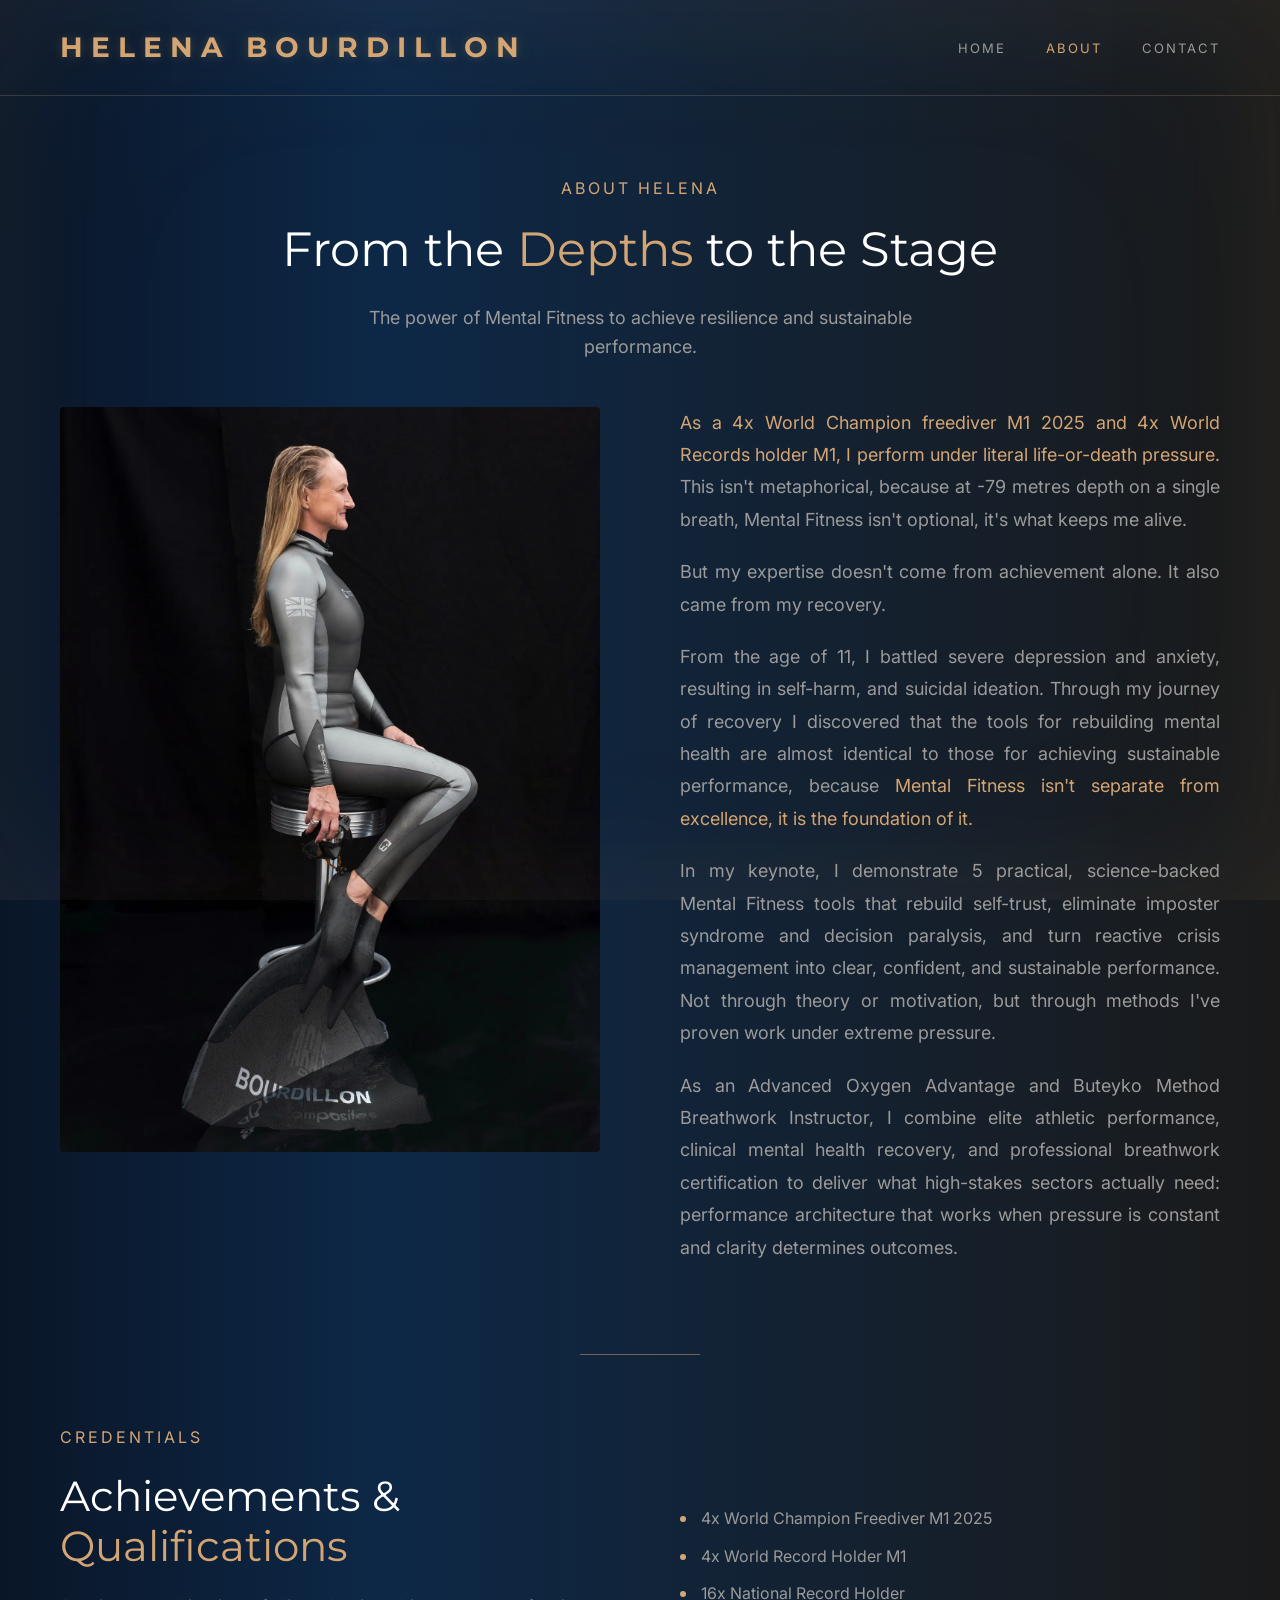
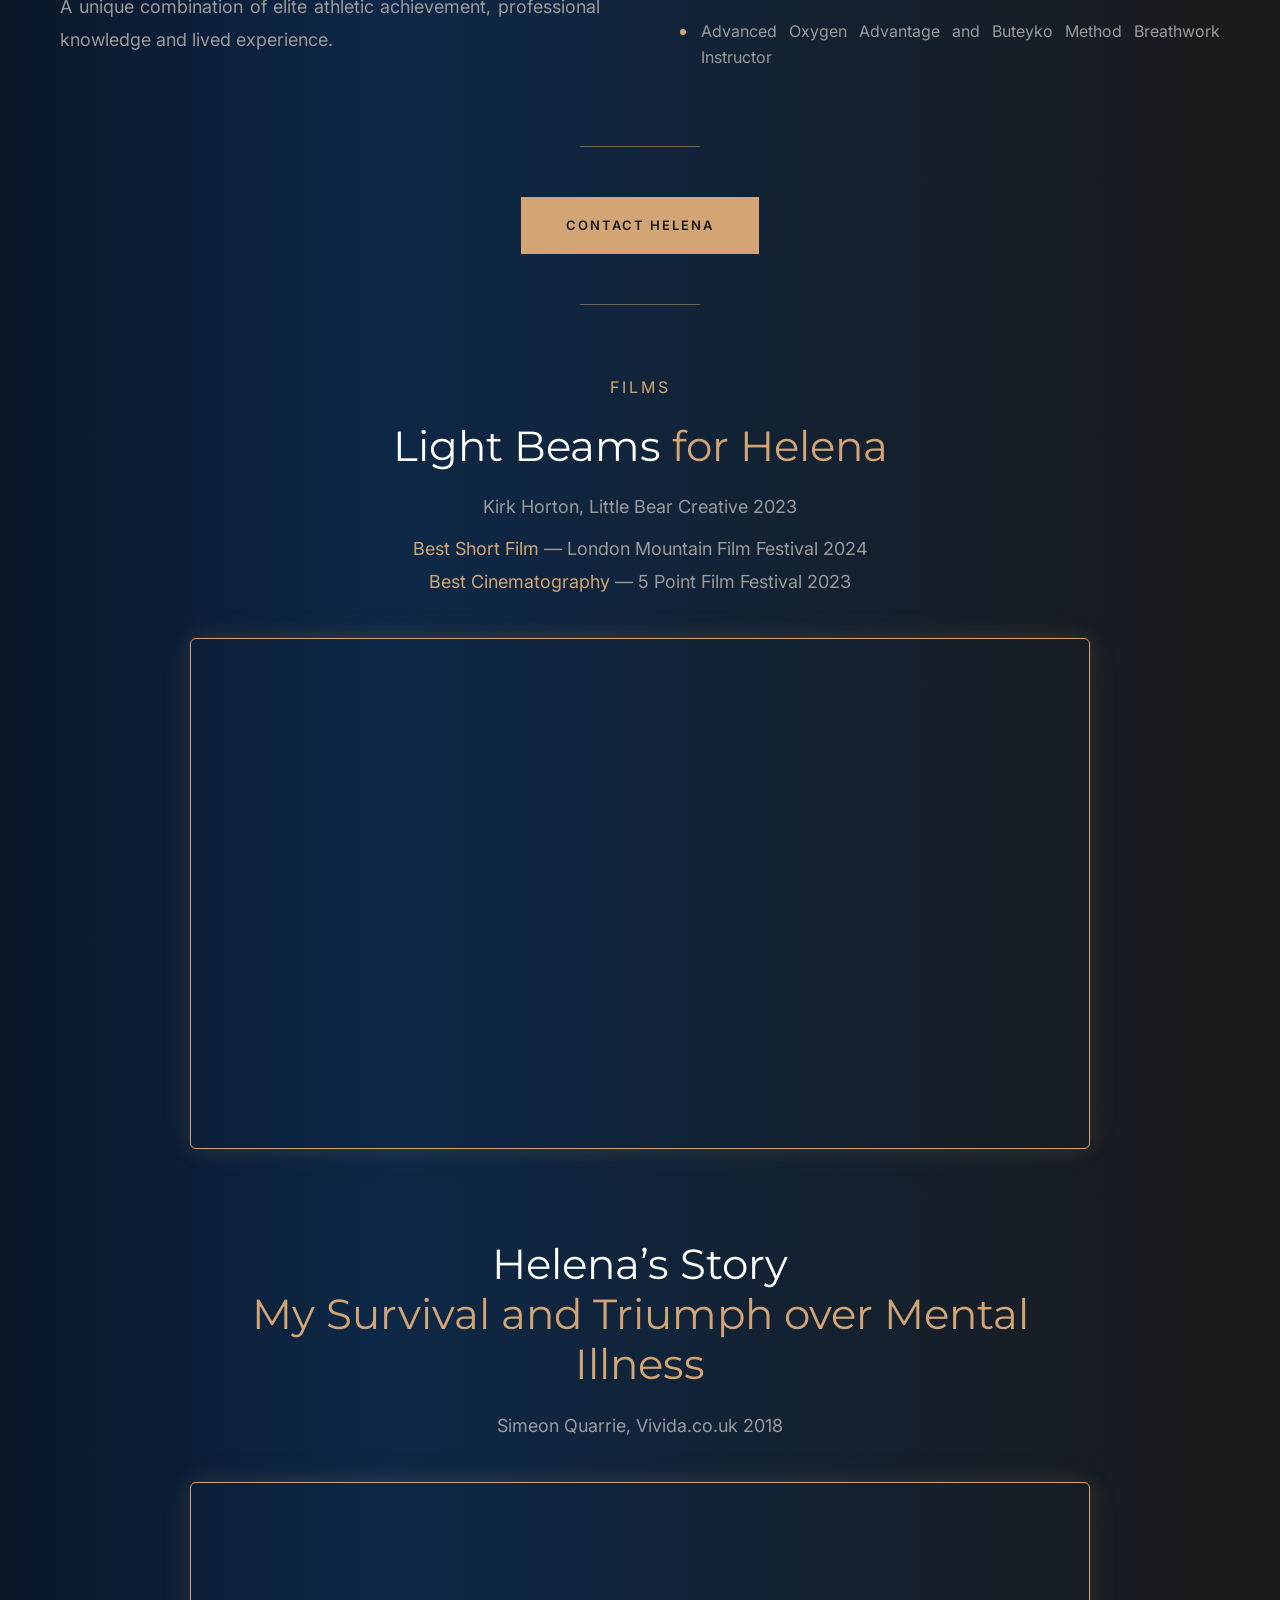
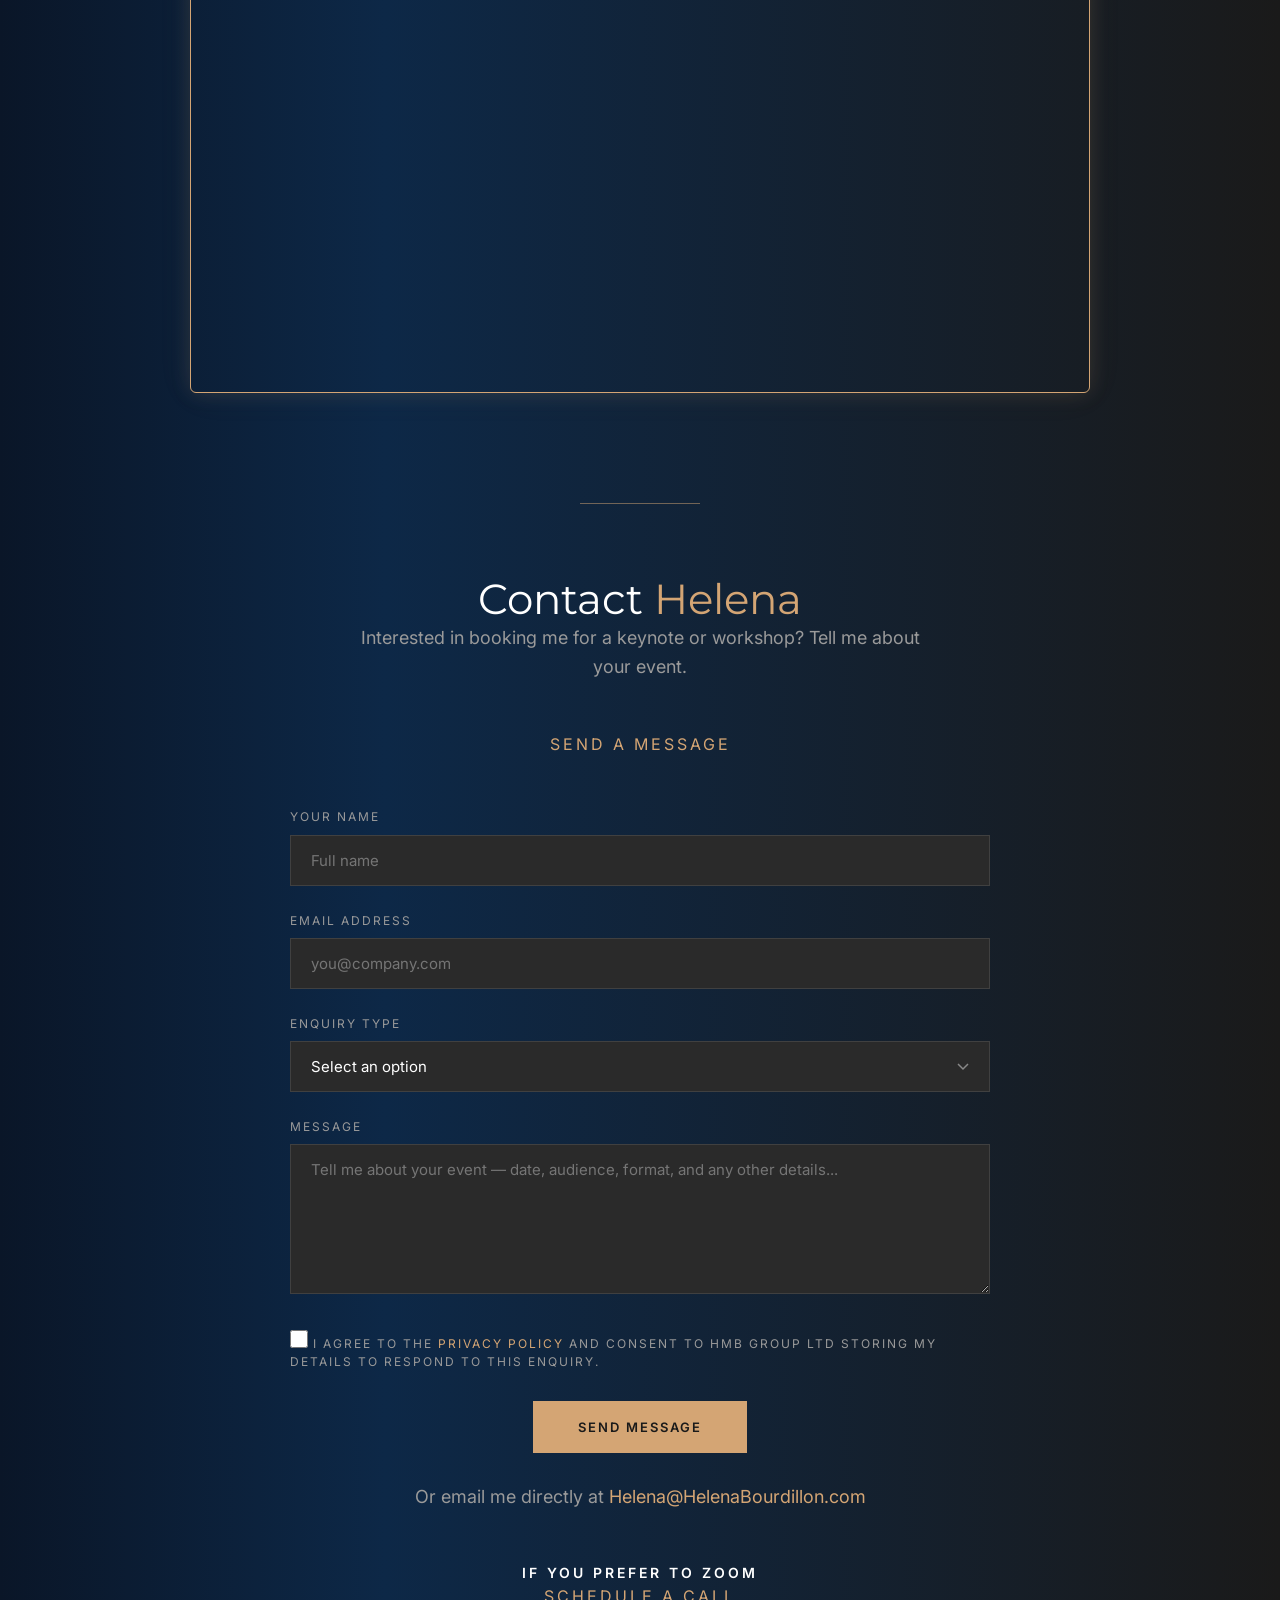
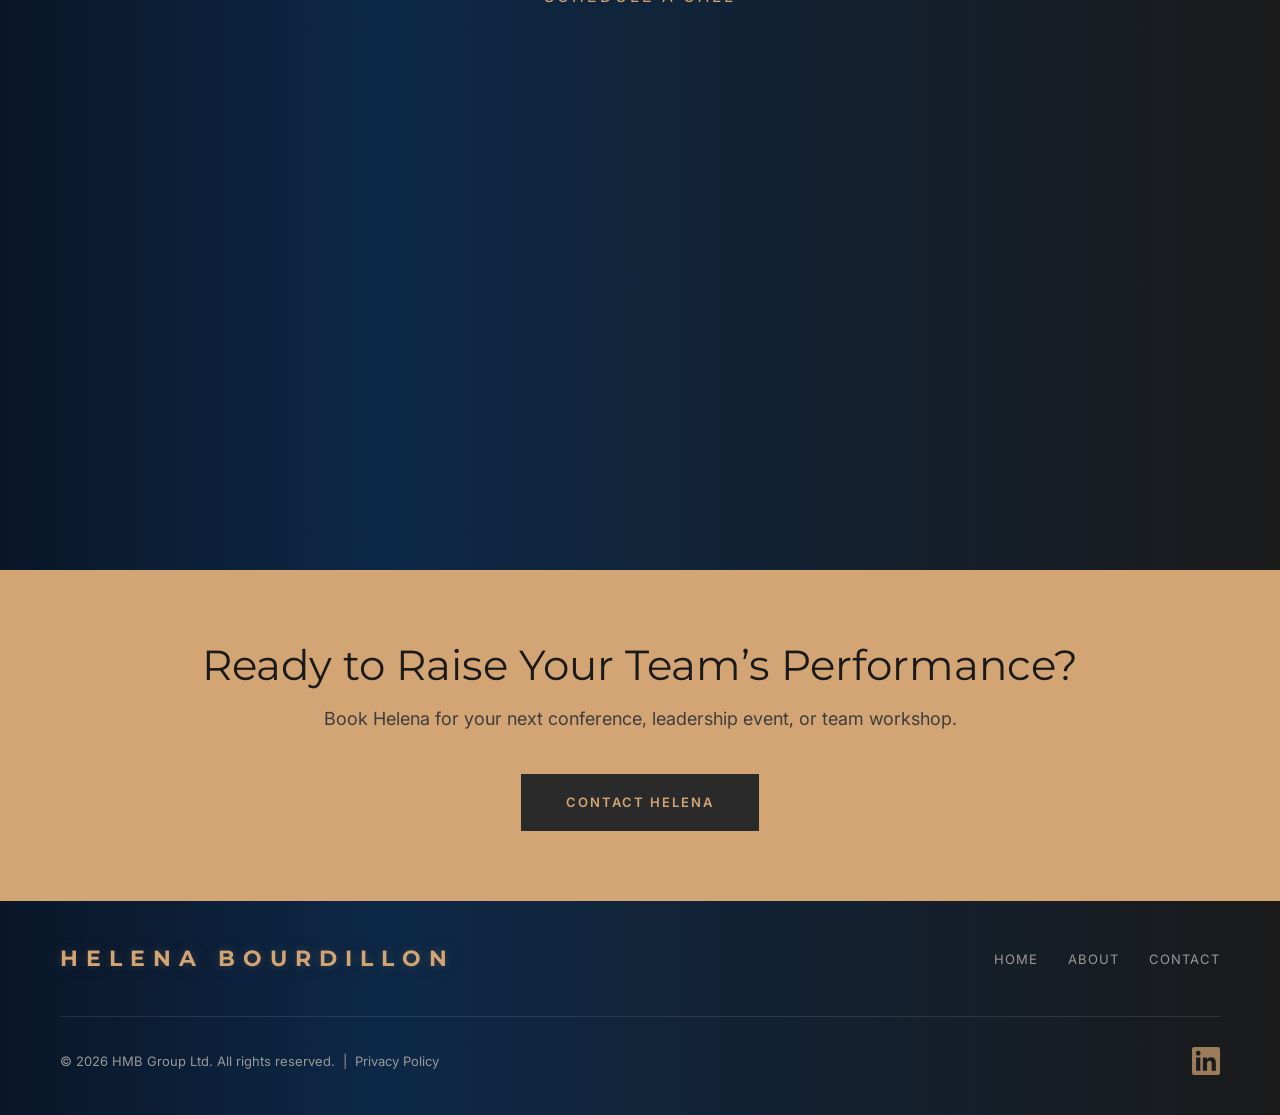
==== commit 65851a04: "Replace em dashes with commas on home and about pages Co-Authored-By: Claude Opus 4.6 <noreply@anthr" ====
--- a/about.html
+++ b/about.html
@@ -64,9 +64,9 @@
                     <img src="images/helena-monofin.webp" alt="Helena Bourdillon with monofin" style="border-radius: 4px; width: 100%; height: auto; object-fit: initial;" width="1448" height="2000" loading="eager">
                 </div>
                 <div class="content-block" style="padding-top: 0;">
-                    <p><span class="gold">As a 4x World Champion freediver M1 2025 and 4x World Records holder M1, I perform under literal life-or-death pressure.</span> This isn't metaphorical, because at -79 metres depth on a single breath, Mental Fitness isn't optional — it's what keeps me alive.</p>
+                    <p><span class="gold">As a 4x World Champion freediver M1 2025 and 4x World Records holder M1, I perform under literal life-or-death pressure.</span> This isn't metaphorical, because at -79 metres depth on a single breath, Mental Fitness isn't optional, it's what keeps me alive.</p>
                     <p>But my expertise doesn't come from achievement alone. It also came from my recovery.</p>
-                    <p>From the age of 11, I battled severe depression and anxiety, resulting in self-harm, and suicidal ideation. Through my journey of recovery I discovered that the tools for rebuilding mental health are almost identical to those for achieving sustainable performance, because <span class="gold">Mental Fitness isn't separate from excellence — it is the foundation of it.</span></p>
+                    <p>From the age of 11, I battled severe depression and anxiety, resulting in self-harm, and suicidal ideation. Through my journey of recovery I discovered that the tools for rebuilding mental health are almost identical to those for achieving sustainable performance, because <span class="gold">Mental Fitness isn't separate from excellence, it is the foundation of it.</span></p>
                     <p>In my keynote, I demonstrate 5 practical, science-backed Mental Fitness tools that rebuild self-trust, eliminate imposter syndrome and decision paralysis, and turn reactive crisis management into clear, confident, and sustainable performance. Not through theory or motivation, but through methods I've proven work under extreme pressure.</p>
                     <p>As an Advanced Oxygen Advantage and Buteyko Method Breathwork Instructor, I combine elite athletic performance, clinical mental health recovery, and professional breathwork certification to deliver what high-stakes sectors actually need: performance architecture that works when pressure is constant and clarity determines outcomes.</p>
                 </div>
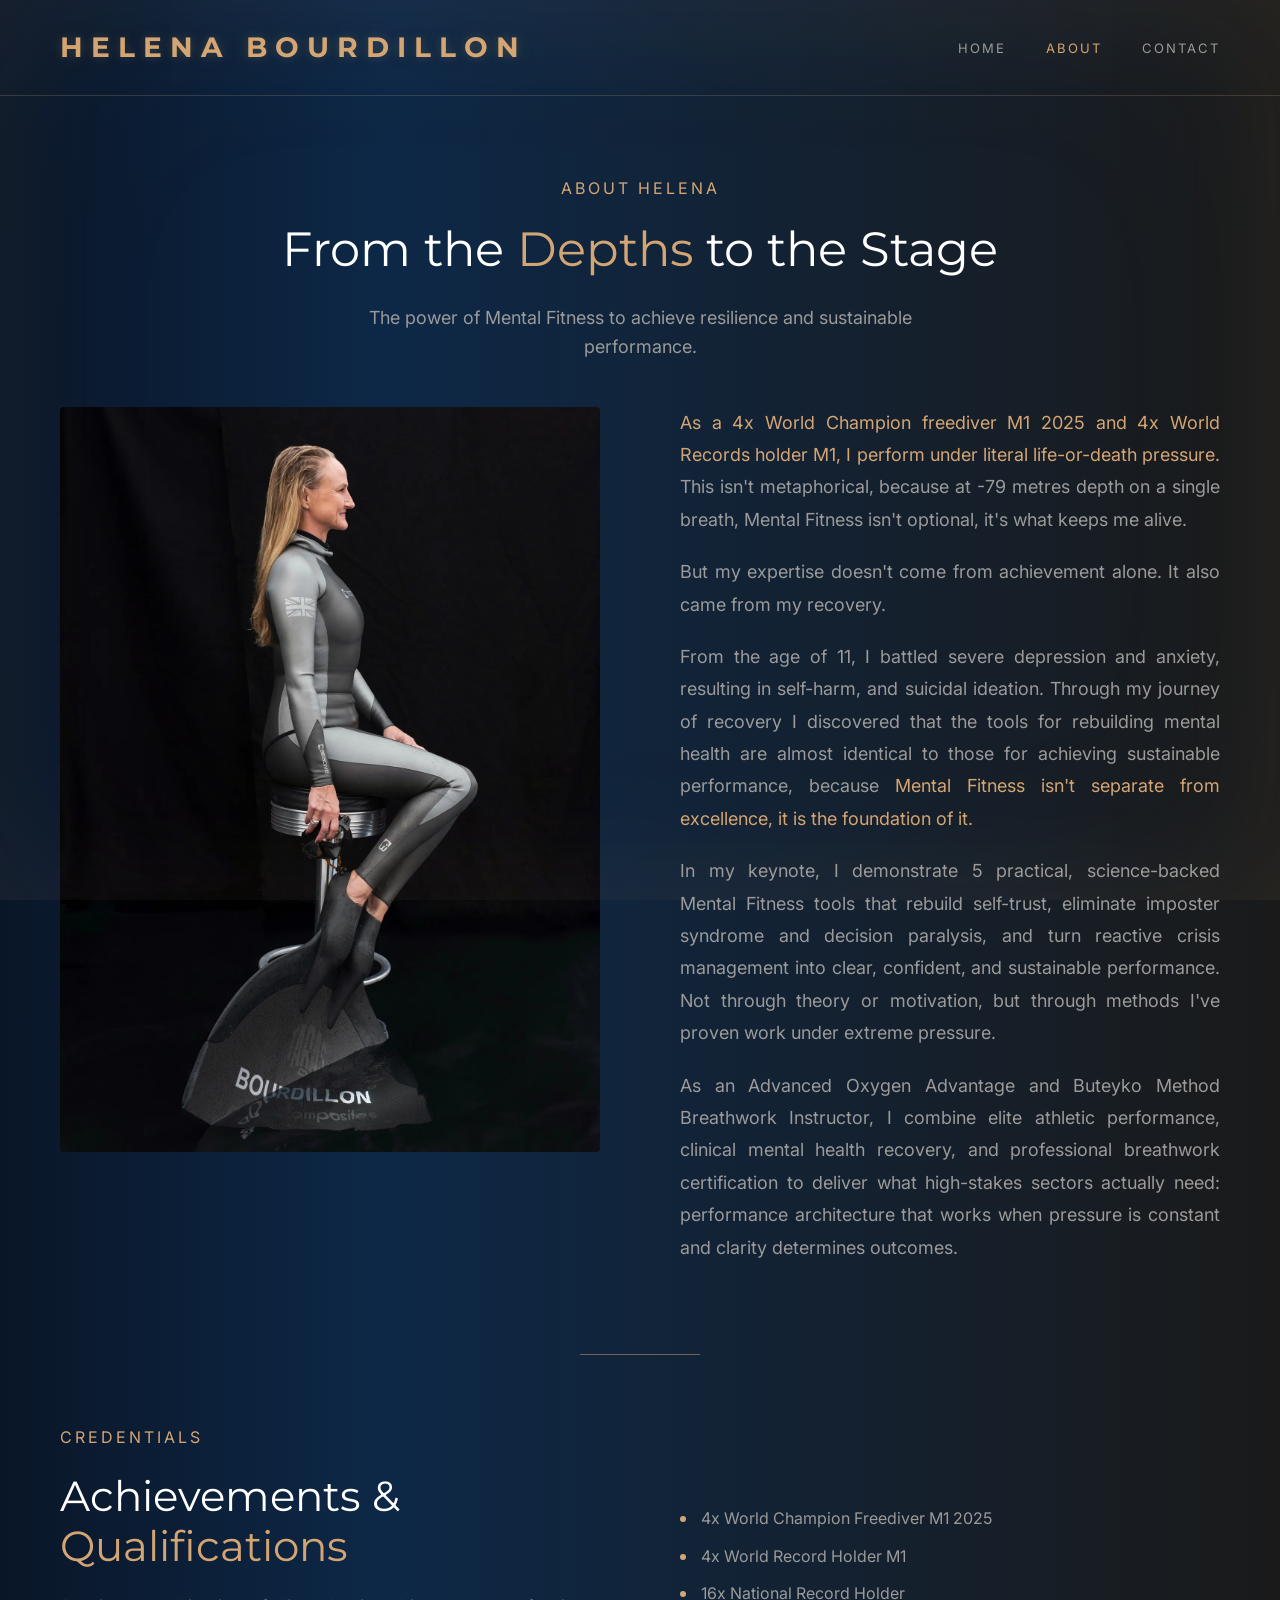
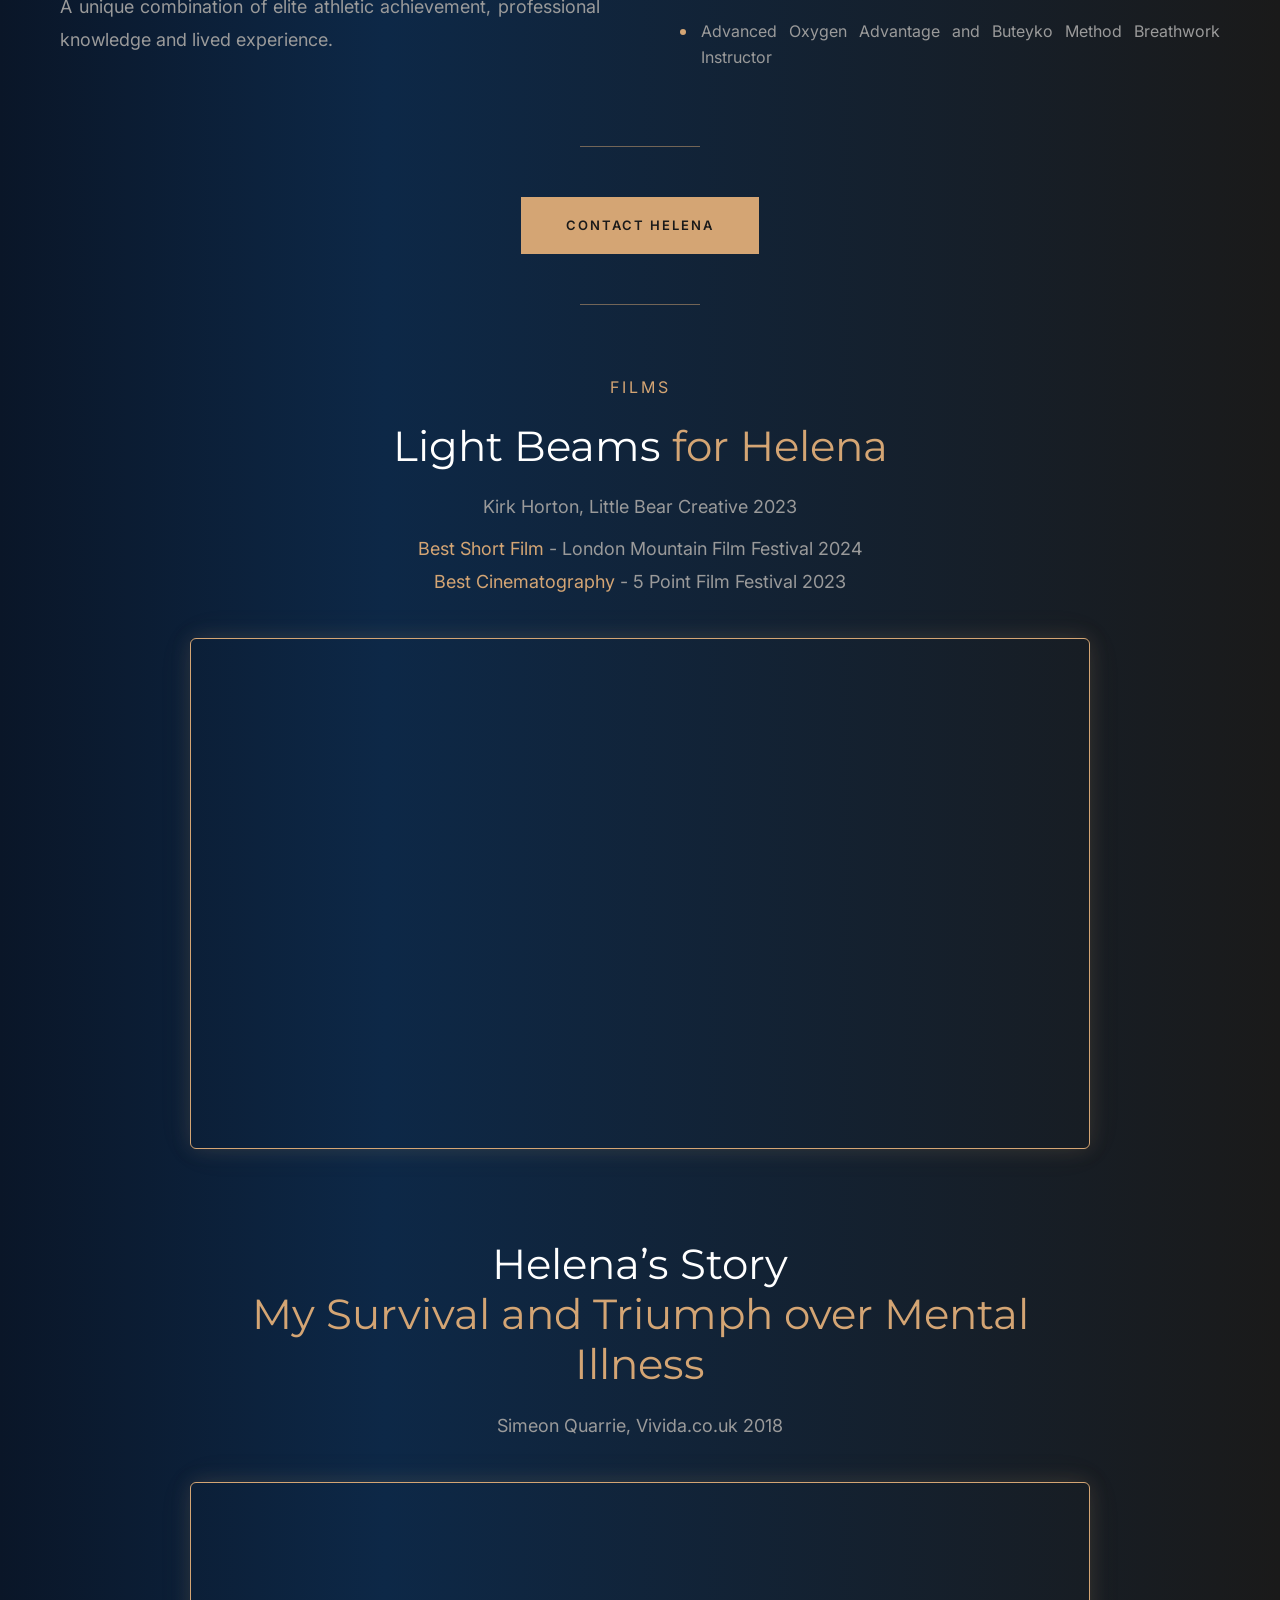
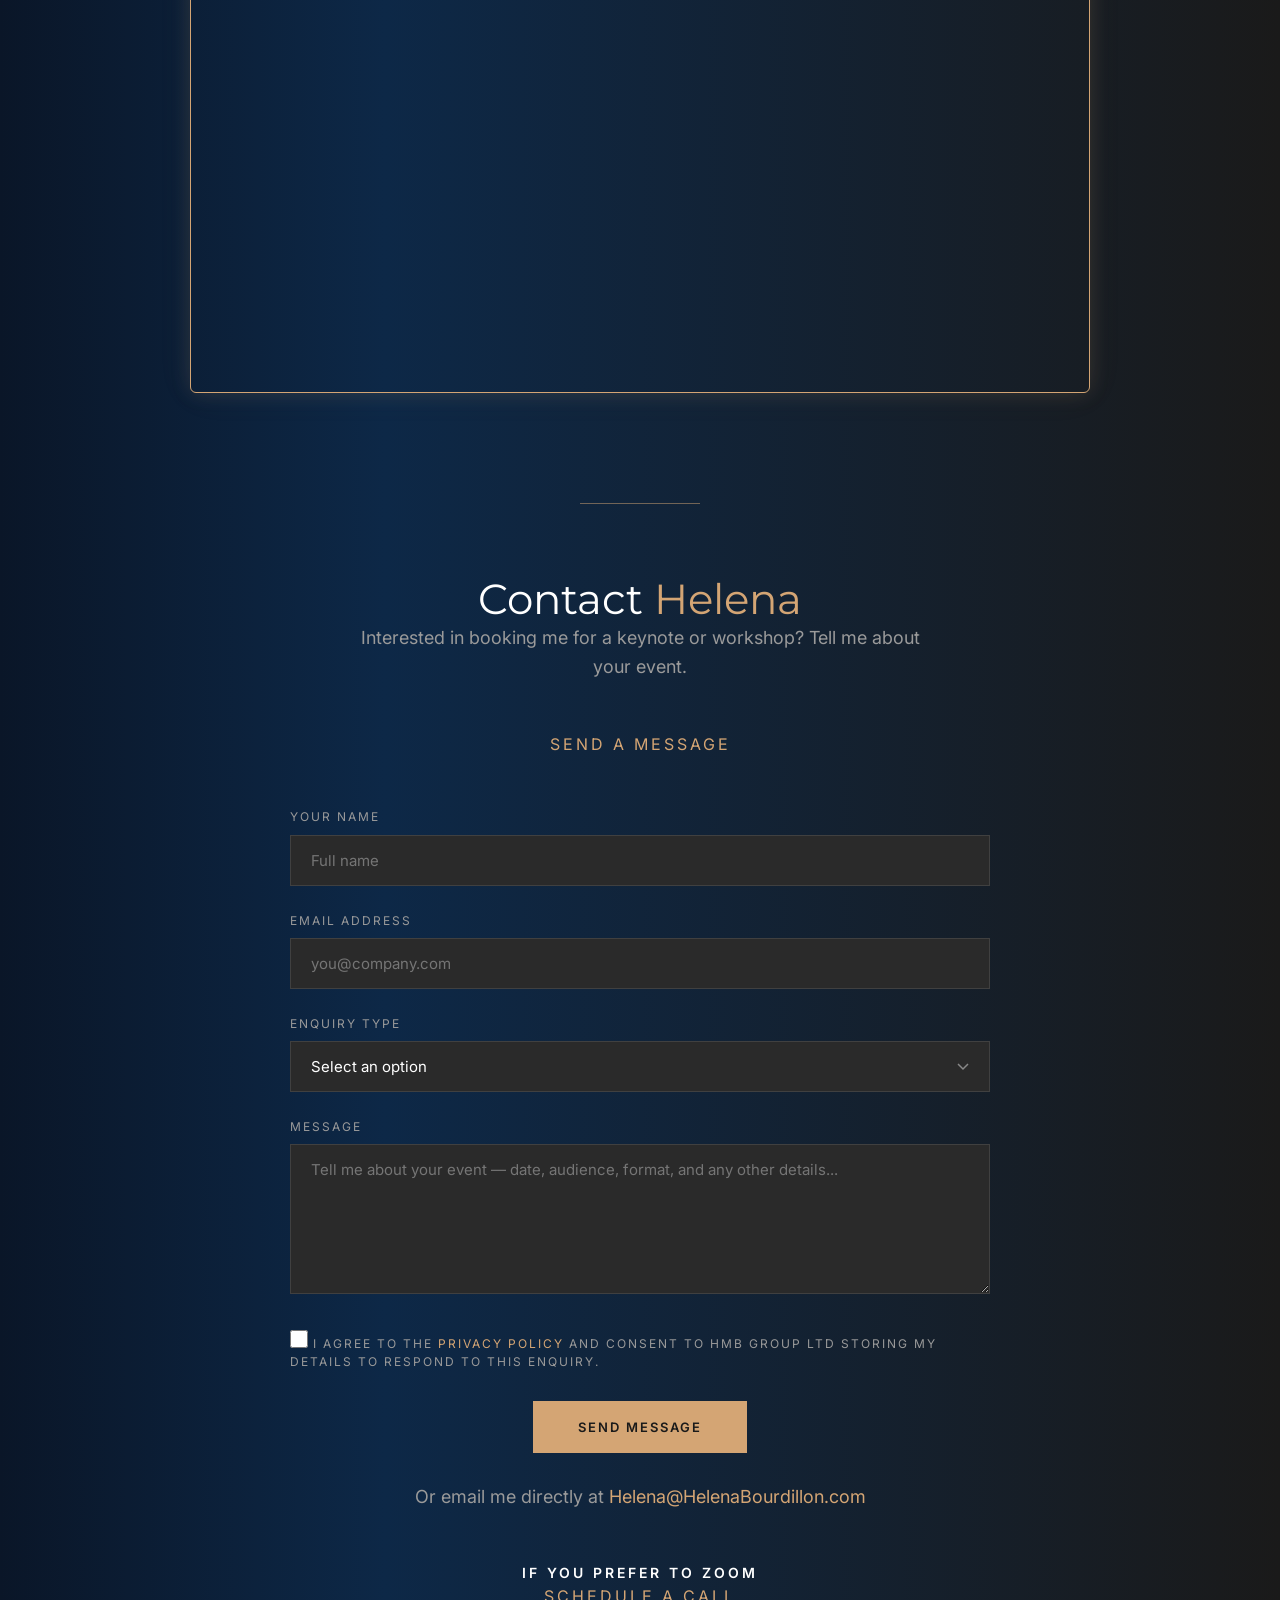
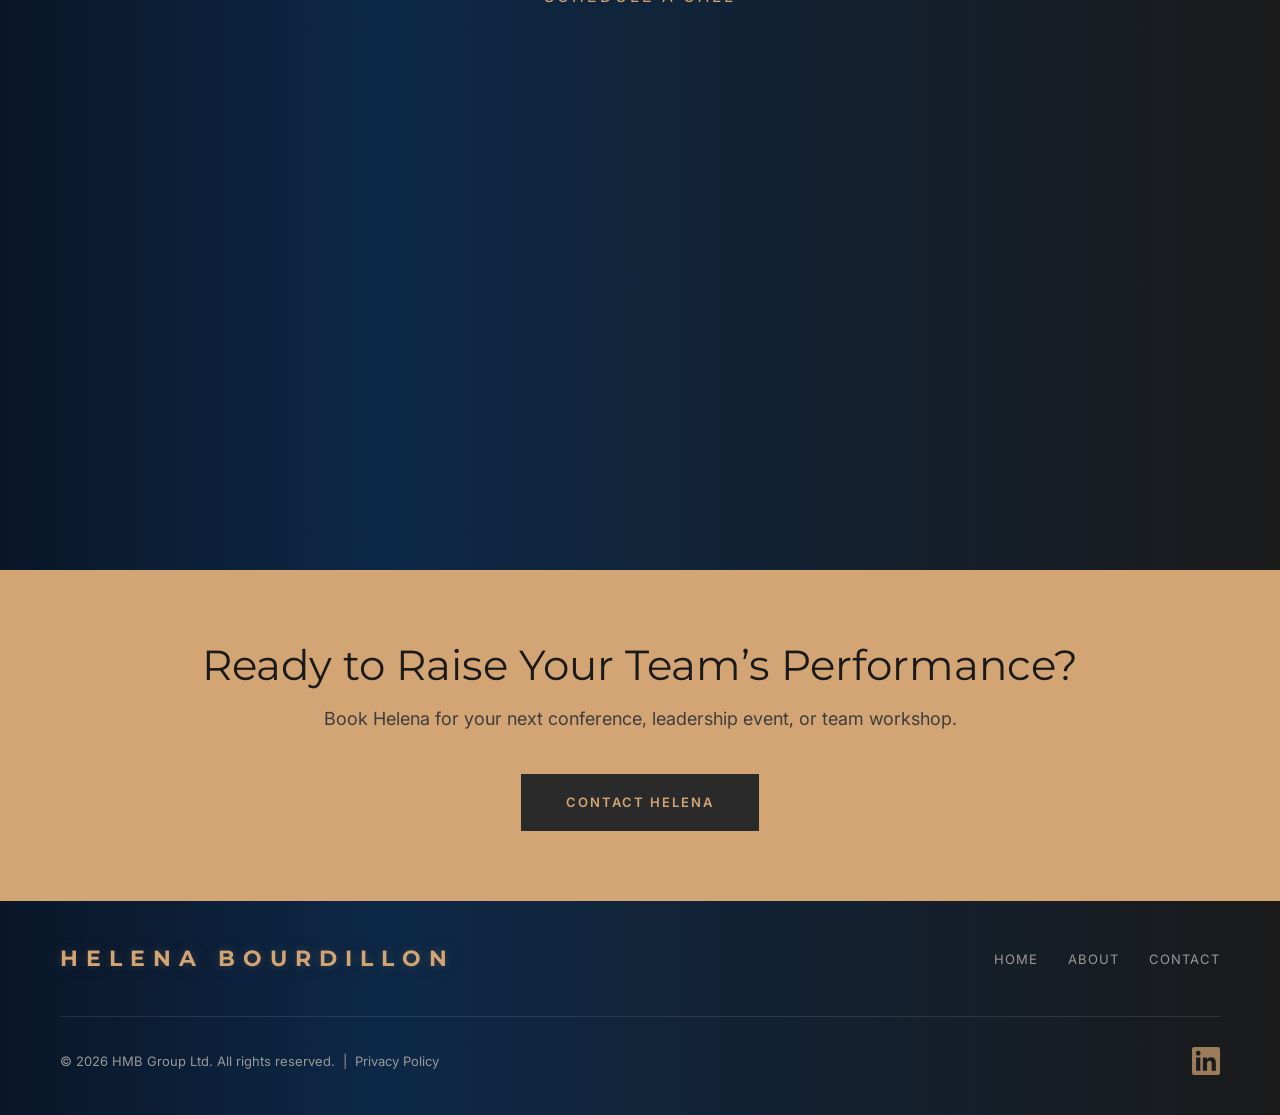
==== commit 2be477f0: "Replace em dashes with hyphens on film festival awards line Co-Authored-By: Claude Opus 4.6 <noreply" ====
--- a/about.html
+++ b/about.html
@@ -110,7 +110,7 @@
             <div class="section-label fade-in">Films</div>
             <h2 class="fade-in">Light Beams <span class="gold">for Helena</span></h2>
             <p class="section-subtitle fade-in" style="margin: 20px auto 10px; text-align: center;">Kirk Horton, Little Bear Creative 2023</p>
-            <p class="section-subtitle fade-in" style="margin: 0 auto 30px; text-align: center;"><span class="gold">Best Short Film</span> — London Mountain Film Festival 2024<br><span class="gold">Best Cinematography</span> — 5 Point Film Festival 2023</p>
+            <p class="section-subtitle fade-in" style="margin: 0 auto 30px; text-align: center;"><span class="gold">Best Short Film</span> - London Mountain Film Festival 2024<br><span class="gold">Best Cinematography</span> - 5 Point Film Festival 2023</p>
             <div class="video-embed fade-in" style="margin: 40px auto;">
                 <div style="padding: 56.25% 0 0 0; position: relative;">
                     <iframe src="https://player.vimeo.com/video/791215649?h=0&title=0&byline=0&portrait=0" style="position: absolute; top: 0; left: 0; width: 100%; height: 100%;" frameborder="0" allow="autoplay; fullscreen; picture-in-picture" allowfullscreen title="Light Beams for Helena — Documentary Film"></iframe>
